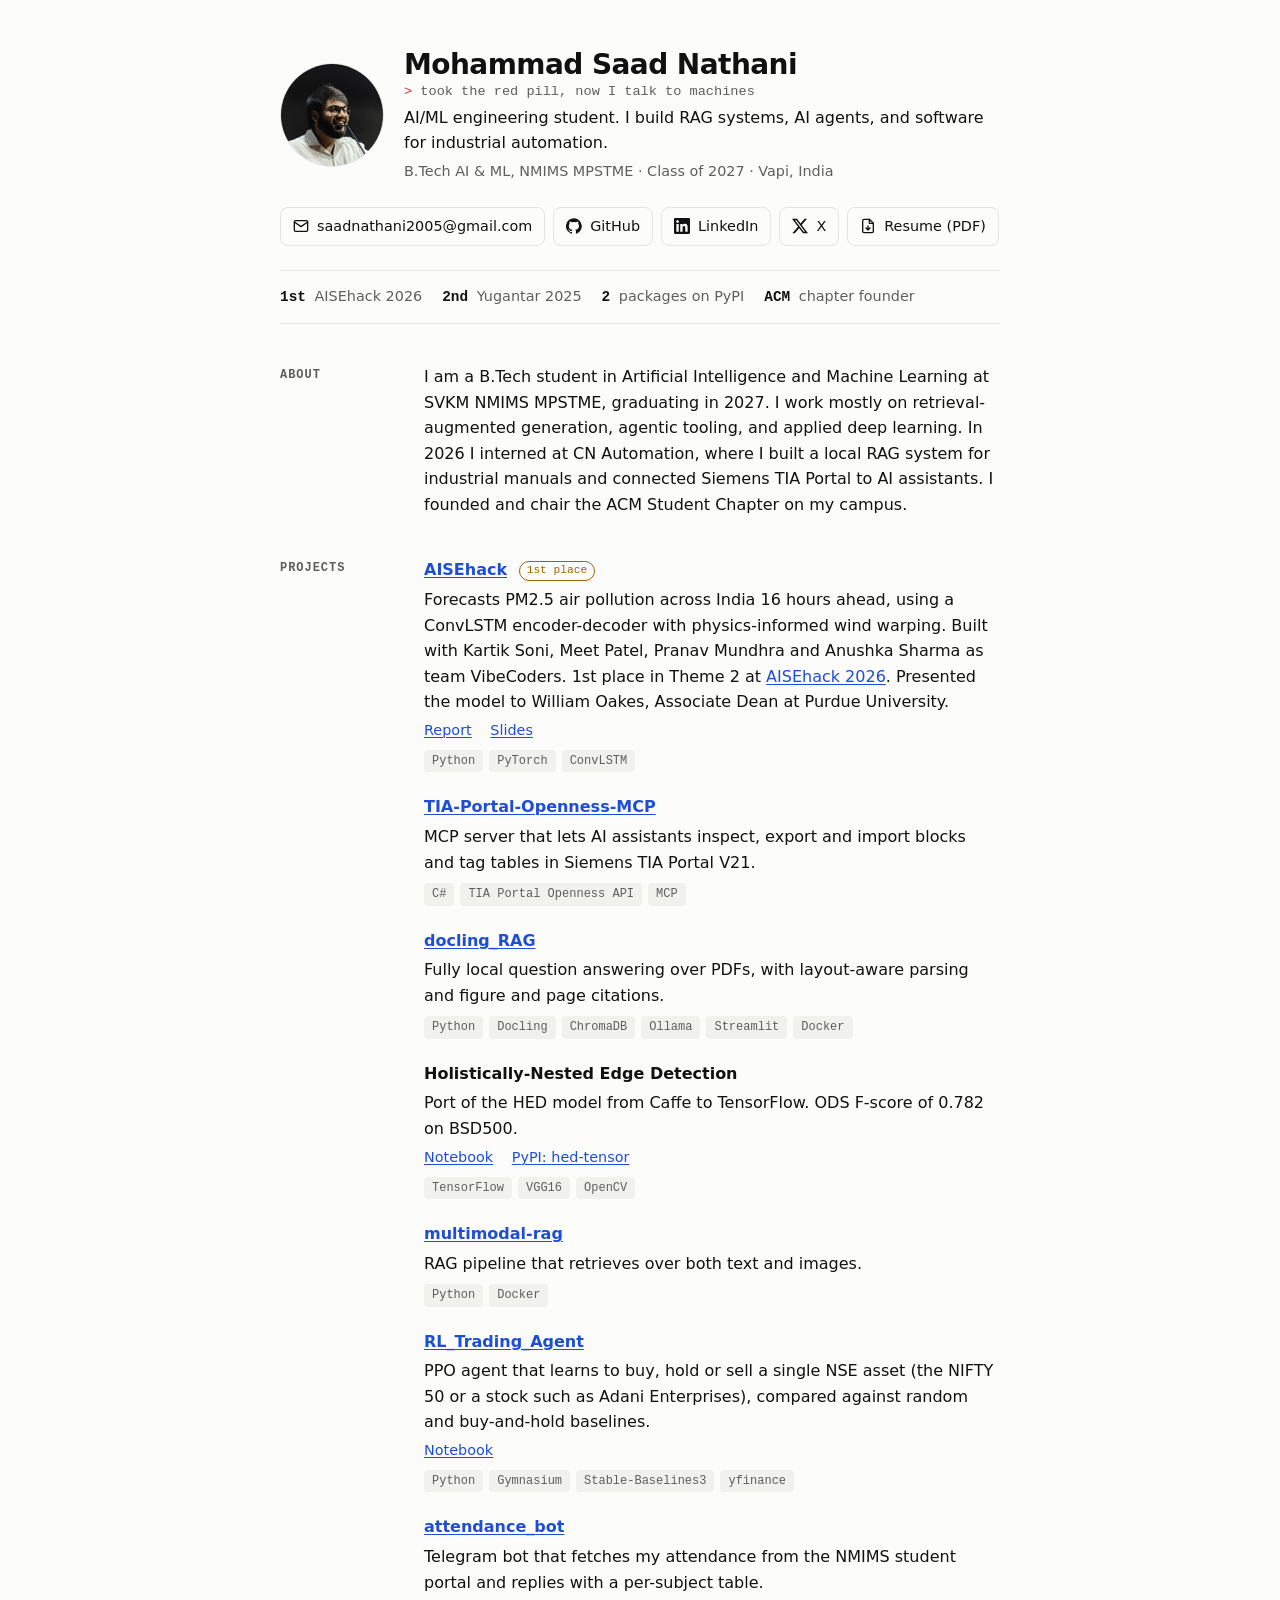
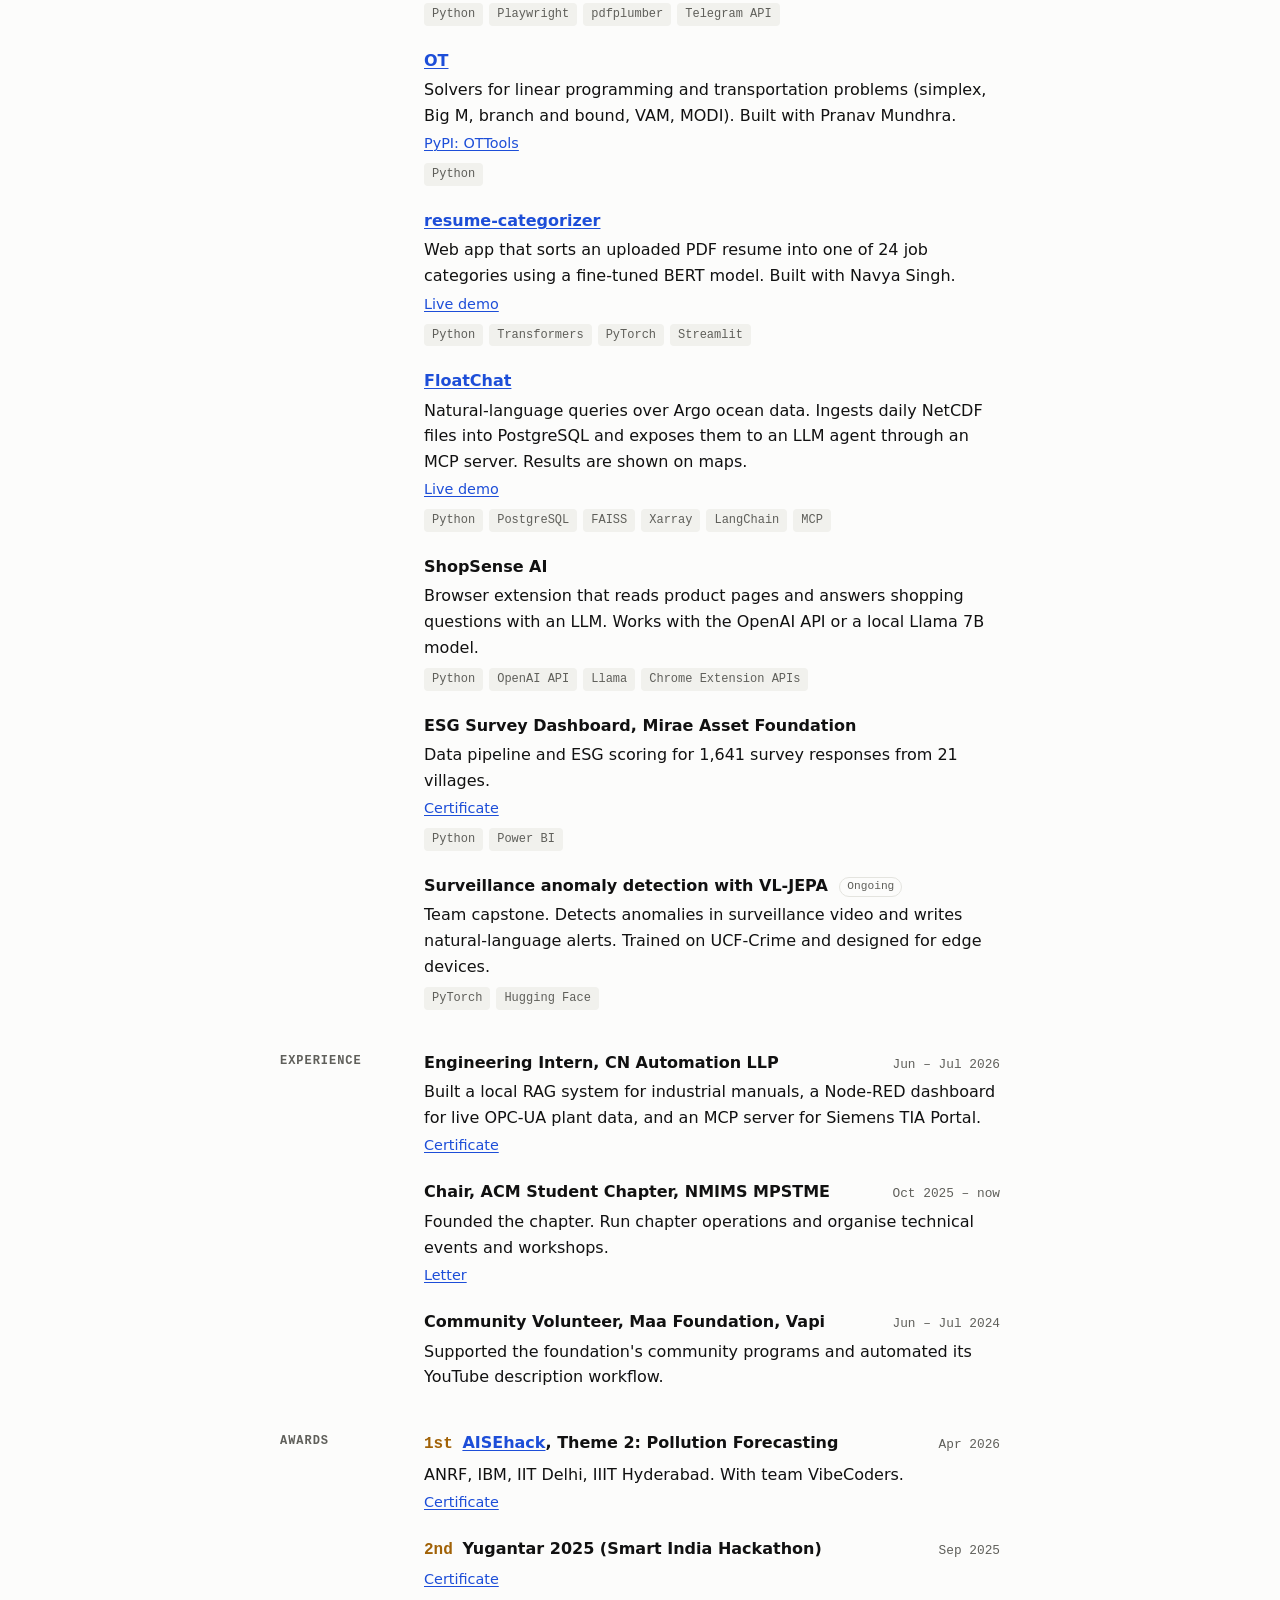
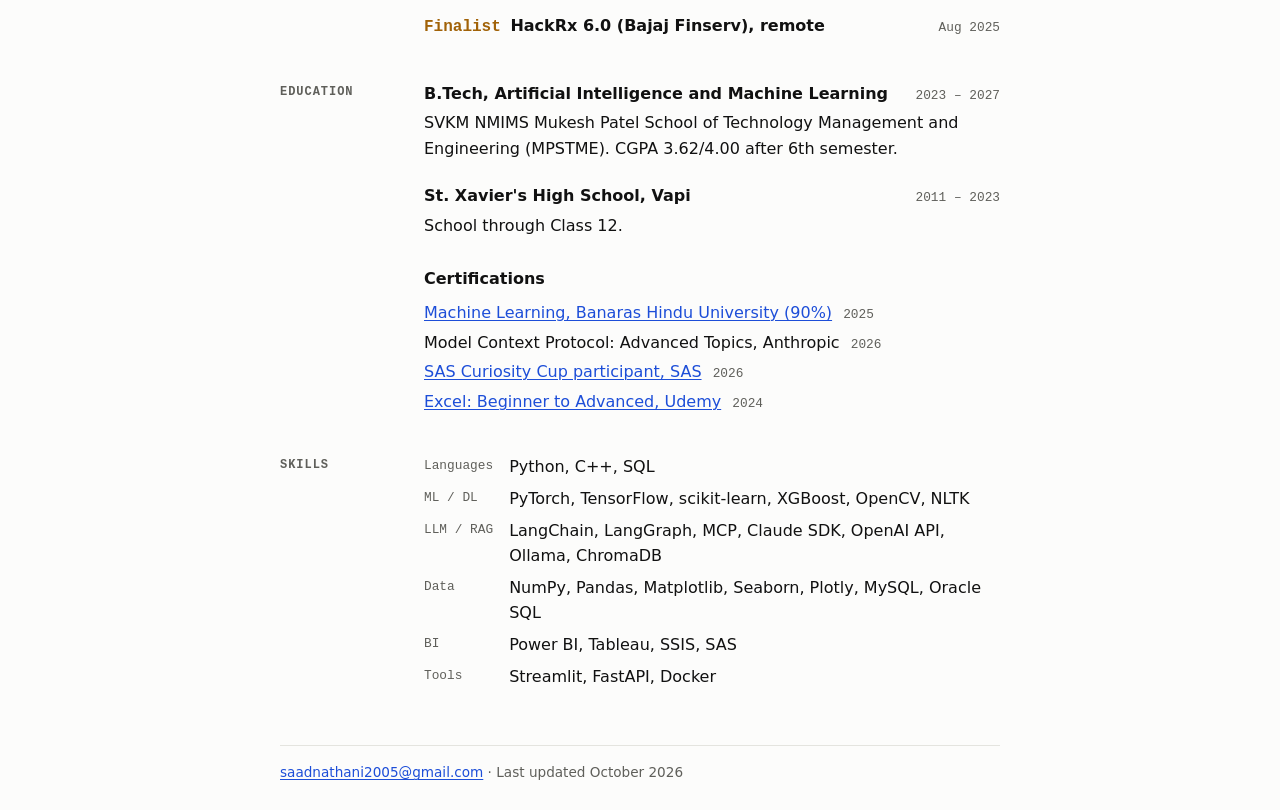
==== index.html @ c0178b4a "Remove ACM-Form project Co-Authored-By: Claude Opus 5.5 <noreply@anthropic.com>" ====
<!DOCTYPE html>
<html lang="en">
<head>
<meta charset="utf-8">
<meta name="viewport" content="width=device-width, initial-scale=1">
<title>Mohammad Saad Nathani</title>
<meta name="description" content="Mohammad Saad Nathani: AI/ML engineering student building RAG systems, AI agents and software for industrial automation.">
<meta name="color-scheme" content="light dark">
<link rel="icon" href="favicon.svg" type="image/svg+xml">
<link rel="stylesheet" href="style.css">
</head>
<body>

<header class="intro">
  <img class="photo" src="photo.jpg" alt="Mohammad Saad Nathani" width="104" height="104">
  <div>
    <h1>Mohammad Saad Nathani</h1>
    <p class="motto">took the red pill, now I talk to machines</p>
    <p class="tagline">AI/ML engineering student. I build RAG systems, AI agents, and software for industrial automation.</p>
    <p class="where">B.Tech AI &amp; ML, NMIMS MPSTME &middot; Class of 2027 &middot; Vapi, India</p>
  </div>
</header>

<nav class="contacts" aria-label="Contact">
  <a href="mailto:saadnathani2005@gmail.com">
    <svg viewBox="0 0 24 24" aria-hidden="true" fill="none" stroke="currentColor" stroke-width="2" stroke-linecap="round" stroke-linejoin="round"><rect x="2" y="4" width="20" height="16" rx="2"/><path d="m22 6-10 7L2 6"/></svg>
    saadnathani2005@gmail.com</a>
  <a href="https://github.com/Strangehumaan">
    <svg viewBox="0 0 24 24" aria-hidden="true" fill="currentColor"><path d="M12 .3a12 12 0 0 0-3.8 23.4c.6.1.8-.3.8-.6v-2c-3.3.7-4-1.6-4-1.6-.6-1.4-1.4-1.8-1.4-1.8-1-.7.1-.7.1-.7 1.2.1 1.8 1.2 1.8 1.2 1.1 1.8 2.8 1.3 3.5 1 0-.8.4-1.3.7-1.6-2.7-.3-5.5-1.3-5.5-6 0-1.2.5-2.3 1.3-3.1-.2-.4-.6-1.6 0-3.2 0 0 1-.3 3.4 1.2a11.5 11.5 0 0 1 6 0c2.3-1.5 3.3-1.2 3.3-1.2.6 1.6.2 2.8.1 3.2.8.8 1.2 1.9 1.2 3.1 0 4.6-2.8 5.6-5.5 5.9.5.4.9 1.1.9 2.2v3.3c0 .3.1.7.8.6A12 12 0 0 0 12 .3"/></svg>
    GitHub</a>
  <a href="https://www.linkedin.com/in/saad-nathani/">
    <svg viewBox="0 0 24 24" aria-hidden="true" fill="currentColor"><path d="M20.45 20.45h-3.56v-5.57c0-1.33-.02-3.04-1.85-3.04-1.85 0-2.14 1.45-2.14 2.94v5.67H9.35V9h3.41v1.56h.05c.48-.9 1.64-1.85 3.37-1.85 3.6 0 4.27 2.37 4.27 5.46v6.28zM5.34 7.43a2.06 2.06 0 1 1 0-4.13 2.06 2.06 0 0 1 0 4.13zM7.12 20.45H3.56V9h3.56v11.45zM22.22 0H1.77C.79 0 0 .77 0 1.73v20.54C0 23.23.79 24 1.77 24h20.45c.98 0 1.78-.77 1.78-1.73V1.73C24 .77 23.2 0 22.22 0z"/></svg>
    LinkedIn</a>
  <a href="https://x.com/strangehumaan_">
    <svg viewBox="0 0 24 24" aria-hidden="true" fill="currentColor"><path d="M18.9 1.15h3.68l-8.04 9.19L24 22.85h-7.41l-5.8-7.58-6.64 7.58H.47l8.6-9.83L0 1.15h7.6l5.24 6.93zm-1.29 19.5h2.04L6.48 3.24H4.3z"/></svg>
    X</a>
  <a href="resume.pdf">
    <svg viewBox="0 0 24 24" aria-hidden="true" fill="none" stroke="currentColor" stroke-width="2" stroke-linecap="round" stroke-linejoin="round"><path d="M14 2H6a2 2 0 0 0-2 2v16a2 2 0 0 0 2 2h12a2 2 0 0 0 2-2V8z"/><path d="M14 2v6h6M12 18v-6M9 15l3 3 3-3"/></svg>
    Resume (PDF)</a>
</nav>

<ul class="facts">
  <li><b>1st</b> AISEhack 2026</li>
  <li><b>2nd</b> Yugantar 2025</li>
  <li><b>2</b> packages on PyPI</li>
  <li><b>ACM</b> chapter founder</li>
</ul>

<main>

<section id="about">
<h2>About</h2>
<div>
<p>I am a B.Tech student in Artificial Intelligence and Machine Learning at SVKM NMIMS MPSTME, graduating in 2027. I work mostly on retrieval-augmented generation, agentic tooling, and applied deep learning. In 2026 I interned at CN Automation, where I built a local RAG system for industrial manuals and connected Siemens TIA Portal to AI assistants. I founded and chair the ACM Student Chapter on my campus.</p>
</div>
</section>

<section id="projects">
<h2>Projects</h2>
<div>

<article class="item">
  <h3><a href="https://github.com/kartiks15/ANRF_AISEHack_VibeCoders">AISEhack</a> <span class="badge">1st place</span></h3>
  <p>Forecasts PM2.5 air pollution across India 16 hours ahead, using a ConvLSTM encoder-decoder with physics-informed wind warping. Built with Kartik Soni, Meet Patel, Pranav Mundhra and Anushka Sharma as team VibeCoders. 1st place in Theme 2 at <a href="https://precog.iiit.ac.in/aisehack/past-editions/edition-1">AISEhack 2026</a>. Presented the model to William Oakes, Associate Dean at Purdue University.</p>
  <p class="links"><a href="https://drive.google.com/file/d/16dUQPQ_1d0vHWP6nEnu2f8lM_Ie1vkV6/view">Report</a> <a href="https://drive.google.com/file/d/1_hshWcapUWwVLjvo83h8opEsP8ZbSe4a/view">Slides</a></p>
  <ul class="tags"><li>Python</li><li>PyTorch</li><li>ConvLSTM</li></ul>
</article>

<article class="item">
  <h3><a href="https://github.com/Strangehumaan/TIA-Portal-Openness-MCP">TIA-Portal-Openness-MCP</a></h3>
  <p>MCP server that lets AI assistants inspect, export and import blocks and tag tables in Siemens TIA Portal V21.</p>
  <ul class="tags"><li>C#</li><li>TIA Portal Openness API</li><li>MCP</li></ul>
</article>

<article class="item">
  <h3><a href="https://github.com/Strangehumaan/docling_RAG">docling_RAG</a></h3>
  <p>Fully local question answering over PDFs, with layout-aware parsing and figure and page citations.</p>
  <ul class="tags"><li>Python</li><li>Docling</li><li>ChromaDB</li><li>Ollama</li><li>Streamlit</li><li>Docker</li></ul>
</article>

<article class="item">
  <h3>Holistically-Nested Edge Detection</h3>
  <p>Port of the HED model from Caffe to TensorFlow. ODS F-score of 0.782 on BSD500.</p>
  <p class="links"><a href="hed/">Notebook</a> <a href="https://pypi.org/project/hed-tensor/">PyPI: hed-tensor</a></p>
  <ul class="tags"><li>TensorFlow</li><li>VGG16</li><li>OpenCV</li></ul>
</article>

<article class="item">
  <h3><a href="https://github.com/Strangehumaan/multimodal-rag">multimodal-rag</a></h3>
  <p>RAG pipeline that retrieves over both text and images.</p>
  <ul class="tags"><li>Python</li><li>Docker</li></ul>
</article>

<article class="item">
  <h3><a href="https://github.com/Strangehumaan/RL_Trading_Agent">RL_Trading_Agent</a></h3>
  <p>PPO agent that learns to buy, hold or sell a single NSE asset (the NIFTY 50 or a stock such as Adani Enterprises), compared against random and buy-and-hold baselines.</p>
  <p class="links"><a href="rl-trading/">Notebook</a></p>
  <ul class="tags"><li>Python</li><li>Gymnasium</li><li>Stable-Baselines3</li><li>yfinance</li></ul>
</article>

<article class="item">
  <h3><a href="https://github.com/Strangehumaan/attendance_bot">attendance_bot</a></h3>
  <p>Telegram bot that fetches my attendance from the NMIMS student portal and replies with a per-subject table.</p>
  <ul class="tags"><li>Python</li><li>Playwright</li><li>pdfplumber</li><li>Telegram API</li></ul>
</article>

<article class="item">
  <h3><a href="https://github.com/Strangehumaan/OT">OT</a></h3>
  <p>Solvers for linear programming and transportation problems (simplex, Big M, branch and bound, VAM, MODI). Built with Pranav Mundhra.</p>
  <p class="links"><a href="https://pypi.org/project/OTTools/">PyPI: OTTools</a></p>
  <ul class="tags"><li>Python</li></ul>
</article>

<article class="item">
  <h3><a href="https://github.com/Strangehumaan/resume-categorizer">resume-categorizer</a></h3>
  <p>Web app that sorts an uploaded PDF resume into one of 24 job categories using a fine-tuned BERT model. Built with Navya Singh.</p>
  <p class="links"><a href="https://resume-categorizer-msn.streamlit.app/">Live demo</a></p>
  <ul class="tags"><li>Python</li><li>Transformers</li><li>PyTorch</li><li>Streamlit</li></ul>
</article>

<article class="item">
  <h3><a href="https://github.com/kartiks15/FloatChat">FloatChat</a></h3>
  <p>Natural-language queries over Argo ocean data. Ingests daily NetCDF files into PostgreSQL and exposes them to an LLM agent through an MCP server. Results are shown on maps.</p>
  <p class="links"><a href="https://floatchat.saadnathani.me">Live demo</a></p>
  <ul class="tags"><li>Python</li><li>PostgreSQL</li><li>FAISS</li><li>Xarray</li><li>LangChain</li><li>MCP</li></ul>
</article>

<article class="item">
  <h3>ShopSense AI</h3>
  <p>Browser extension that reads product pages and answers shopping questions with an LLM. Works with the OpenAI API or a local Llama 7B model.</p>
  <ul class="tags"><li>Python</li><li>OpenAI API</li><li>Llama</li><li>Chrome Extension APIs</li></ul>
</article>

<article class="item">
  <h3>ESG Survey Dashboard, Mirae Asset Foundation</h3>
  <p>Data pipeline and ESG scoring for 1,641 survey responses from 21 villages.</p>
  <p class="links"><a href="https://drive.google.com/file/d/1ZG9DxPZZw_0UcUd8FO5jEdrkUBTS8cSk/view">Certificate</a></p>
  <ul class="tags"><li>Python</li><li>Power BI</li></ul>
</article>

<article class="item">
  <h3>Surveillance anomaly detection with VL-JEPA <span class="badge muted">Ongoing</span></h3>
  <p>Team capstone. Detects anomalies in surveillance video and writes natural-language alerts. Trained on UCF-Crime and designed for edge devices.</p>
  <ul class="tags"><li>PyTorch</li><li>Hugging Face</li></ul>
</article>

</div>
</section>

<section id="experience">
<h2>Experience</h2>
<div>

<article class="item">
  <div class="row"><h3>Engineering Intern, CN Automation LLP</h3><span class="date">Jun &ndash; Jul 2026</span></div>
  <p>Built a local RAG system for industrial manuals, a Node-RED dashboard for live OPC-UA plant data, and an MCP server for Siemens TIA Portal.</p>
  <p class="links"><a href="https://drive.google.com/file/d/1-t_HqI5AK-KB_5cd8aop-rgvyhGgh32L/view">Certificate</a></p>
</article>

<article class="item">
  <div class="row"><h3>Chair, ACM Student Chapter, NMIMS MPSTME</h3><span class="date">Oct 2025 &ndash; now</span></div>
  <p>Founded the chapter. Run chapter operations and organise technical events and workshops.</p>
  <p class="links"><a href="https://drive.google.com/file/d/1xVadZshf6PCAkgwMN-T_BedxcShyGpeo/view">Letter</a></p>
</article>

<article class="item">
  <div class="row"><h3>Community Volunteer, Maa Foundation, Vapi</h3><span class="date">Jun &ndash; Jul 2024</span></div>
  <p>Supported the foundation's community programs and automated its YouTube description workflow.</p>
</article>

</div>
</section>

<section id="awards">
<h2>Awards</h2>
<div>

<article class="item">
  <div class="row"><h3><span class="place">1st</span> <a href="https://precog.iiit.ac.in/aisehack/past-editions/edition-1">AISEhack</a>, Theme 2: Pollution Forecasting</h3><span class="date">Apr 2026</span></div>
  <p>ANRF, IBM, IIT Delhi, IIIT Hyderabad. With team VibeCoders.</p>
  <p class="links"><a href="https://drive.google.com/file/d/1trn73R44_Kepm5numTRN7YRKGtZSsKpf/view">Certificate</a></p>
</article>

<article class="item">
  <div class="row"><h3><span class="place">2nd</span> Yugantar 2025 (Smart India Hackathon)</h3><span class="date">Sep 2025</span></div>
  <p class="links"><a href="https://drive.google.com/file/d/1dQkKNAm8NKp46W5CjXvM1VKMUXN-BUSe/view">Certificate</a></p>
</article>

<article class="item">
  <div class="row"><h3><span class="place">Finalist</span> HackRx 6.0 (Bajaj Finserv), remote</h3><span class="date">Aug 2025</span></div>
</article>

</div>
</section>

<section id="education">
<h2>Education</h2>
<div>

<article class="item">
  <div class="row"><h3>B.Tech, Artificial Intelligence and Machine Learning</h3><span class="date">2023 &ndash; 2027</span></div>
  <p>SVKM NMIMS Mukesh Patel School of Technology Management and Engineering (MPSTME). CGPA 3.62/4.00 after 6th semester.</p>
</article>

<article class="item">
  <div class="row"><h3>St. Xavier's High School, Vapi</h3><span class="date">2011 &ndash; 2023</span></div>
  <p>School through Class 12.</p>
</article>

<h3 class="sub">Certifications</h3>
<ul class="plain">
  <li><a href="https://onlinecourses.swayam2.ac.in/ini25_cs02/certificate?q=cpSPspSsK9Rudzkgyv6f5299fux10JomDc3TyxgLIOvIZmZAmhsrj55%2BAa/f5%2BCz">Machine Learning, Banaras Hindu University (90%)</a> <span class="date">2025</span></li>
  <li>Model Context Protocol: Advanced Topics, Anthropic <span class="date">2026</span></li>
  <li><a href="https://www.credly.com/badges/851edeab-7610-4c43-83ba-21c5a2943b53">SAS Curiosity Cup participant, SAS</a> <span class="date">2026</span></li>
  <li><a href="https://www.udemy.com/certificate/UC-c6e650dd-0140-4771-9d17-79b30783aac6/">Excel: Beginner to Advanced, Udemy</a> <span class="date">2024</span></li>
</ul>

</div>
</section>

<section id="skills">
<h2>Skills</h2>
<div>
<dl class="skills">
  <dt>Languages</dt><dd>Python, C++, SQL</dd>
  <dt>ML / DL</dt><dd>PyTorch, TensorFlow, scikit-learn, XGBoost, OpenCV, NLTK</dd>
  <dt>LLM / RAG</dt><dd>LangChain, LangGraph, MCP, Claude SDK, OpenAI API, Ollama, ChromaDB</dd>
  <dt>Data</dt><dd>NumPy, Pandas, Matplotlib, Seaborn, Plotly, MySQL, Oracle SQL</dd>
  <dt>BI</dt><dd>Power BI, Tableau, SSIS, SAS</dd>
  <dt>Tools</dt><dd>Streamlit, FastAPI, Docker</dd>
</dl>
</div>
</section>

</main>

<footer>
  <p><a href="mailto:saadnathani2005@gmail.com">saadnathani2005@gmail.com</a> &middot; Last updated October 2026</p>
</footer>

</body>
</html>
---- style.css ----
:root {
  --bg: #fcfcfb;
  --text: #111;
  --muted: #5f5f5a;
  --line: #e4e4df;
  --chip: #f1f1ed;
  --accent: #1d4ed8;
  --gold: #a16207;
  --sans: system-ui, -apple-system, "Segoe UI", Roboto, "Helvetica Neue", Arial, sans-serif;
  --mono: ui-monospace, "Cascadia Mono", "SF Mono", Menlo, Consolas, monospace;
}

@media (prefers-color-scheme: dark) {
  :root {
    --bg: #121211;
    --text: #ececea;
    --muted: #9a9a94;
    --line: #2a2a27;
    --chip: #1d1d1b;
    --accent: #7aa2ff;
    --gold: #e0b14a;
  }
}

* { box-sizing: border-box; }

body {
  background: var(--bg);
  color: var(--text);
  font: 16px/1.6 var(--sans);
  max-width: 760px;
  margin: 0 auto;
  padding: 48px 20px 32px;
}

a { color: var(--accent); text-decoration-thickness: 1px; text-underline-offset: 2px; }
a:hover { text-decoration-thickness: 2px; }

h1, h2, h3, p { margin: 0; }

/* Intro */
.intro { display: flex; gap: 20px; align-items: center; }
.photo {
  flex: none;
  width: 104px;
  height: 104px;
  border-radius: 50%;
  object-fit: cover;
  background: var(--chip);
  border: 1px solid var(--line);
}
h1 { font-size: 1.75rem; line-height: 1.2; letter-spacing: -0.02em; }
.motto { margin-top: 2px; color: var(--muted); font: 0.85rem var(--mono); }
.motto::before { content: "> "; color: #dc2626; }
.tagline { margin-top: 6px; }
.where { margin-top: 4px; color: var(--muted); font-size: 0.9rem; }

/* Contacts */
.contacts { display: flex; flex-wrap: wrap; gap: 8px; margin-top: 24px; }
.contacts a {
  display: inline-flex;
  align-items: center;
  gap: 8px;
  padding: 7px 12px;
  border: 1px solid var(--line);
  border-radius: 8px;
  color: var(--text);
  text-decoration: none;
  font-size: 0.9rem;
}
.contacts a:hover { border-color: var(--text); }
.contacts svg { width: 16px; height: 16px; flex: none; }

/* Quick facts */
.facts {
  display: flex;
  flex-wrap: wrap;
  gap: 6px 20px;
  list-style: none;
  margin: 24px 0 0;
  padding: 14px 0;
  border-top: 1px solid var(--line);
  border-bottom: 1px solid var(--line);
  color: var(--muted);
  font-size: 0.9rem;
}
.facts b { color: var(--text); font-family: var(--mono); margin-right: 4px; }

/* Sections: label column on wide screens, stacked on phones */
section {
  display: grid;
  grid-template-columns: 120px 1fr;
  gap: 24px;
  margin-top: 40px;
}
h2 {
  font: 600 0.75rem/1.9 var(--mono);
  text-transform: uppercase;
  letter-spacing: 0.08em;
  color: var(--muted);
}

.item + .item { margin-top: 22px; }
h3 { font-size: 1rem; font-weight: 600; }
.item p { margin-top: 4px; }
.row { display: flex; justify-content: space-between; align-items: baseline; gap: 16px; }

.date { flex: none; font: 0.8rem var(--mono); color: var(--muted); }

.badge {
  display: inline-block;
  margin-left: 6px;
  padding: 0 7px;
  border: 1px solid var(--gold);
  border-radius: 999px;
  color: var(--gold);
  font: 500 0.7rem/1.6 var(--mono);
  vertical-align: 2px;
}
.badge.muted { border-color: var(--line); color: var(--muted); }
.place { color: var(--gold); font-family: var(--mono); margin-right: 4px; }

.links { font-size: 0.9rem; }
.links a + a { margin-left: 14px; }

.tags { display: flex; flex-wrap: wrap; gap: 6px; list-style: none; margin: 8px 0 0; padding: 0; }
.tags li {
  padding: 1px 8px;
  background: var(--chip);
  border-radius: 4px;
  font: 0.75rem/1.7 var(--mono);
  color: var(--muted);
}

.sub { margin-top: 28px; }
.plain { list-style: none; margin: 8px 0 0; padding: 0; }
.plain li { margin-top: 4px; }
.plain .date { margin-left: 6px; }

.skills { display: grid; grid-template-columns: max-content 1fr; gap: 6px 16px; margin: 0; }
.skills dt { font: 0.8rem/1.95 var(--mono); color: var(--muted); }
.skills dd { margin: 0; }

footer {
  margin-top: 56px;
  padding-top: 16px;
  border-top: 1px solid var(--line);
  color: var(--muted);
  font-size: 0.85rem;
}

@media (max-width: 640px) {
  body { padding-top: 28px; }
  .intro { flex-direction: column; align-items: flex-start; gap: 14px; }
  .photo { width: 84px; height: 84px; }
  section { grid-template-columns: 1fr; gap: 10px; margin-top: 32px; }
  .row { flex-direction: column; gap: 0; }
  .skills { grid-template-columns: 1fr; gap: 0; }
  .skills dd { margin-bottom: 8px; }
}
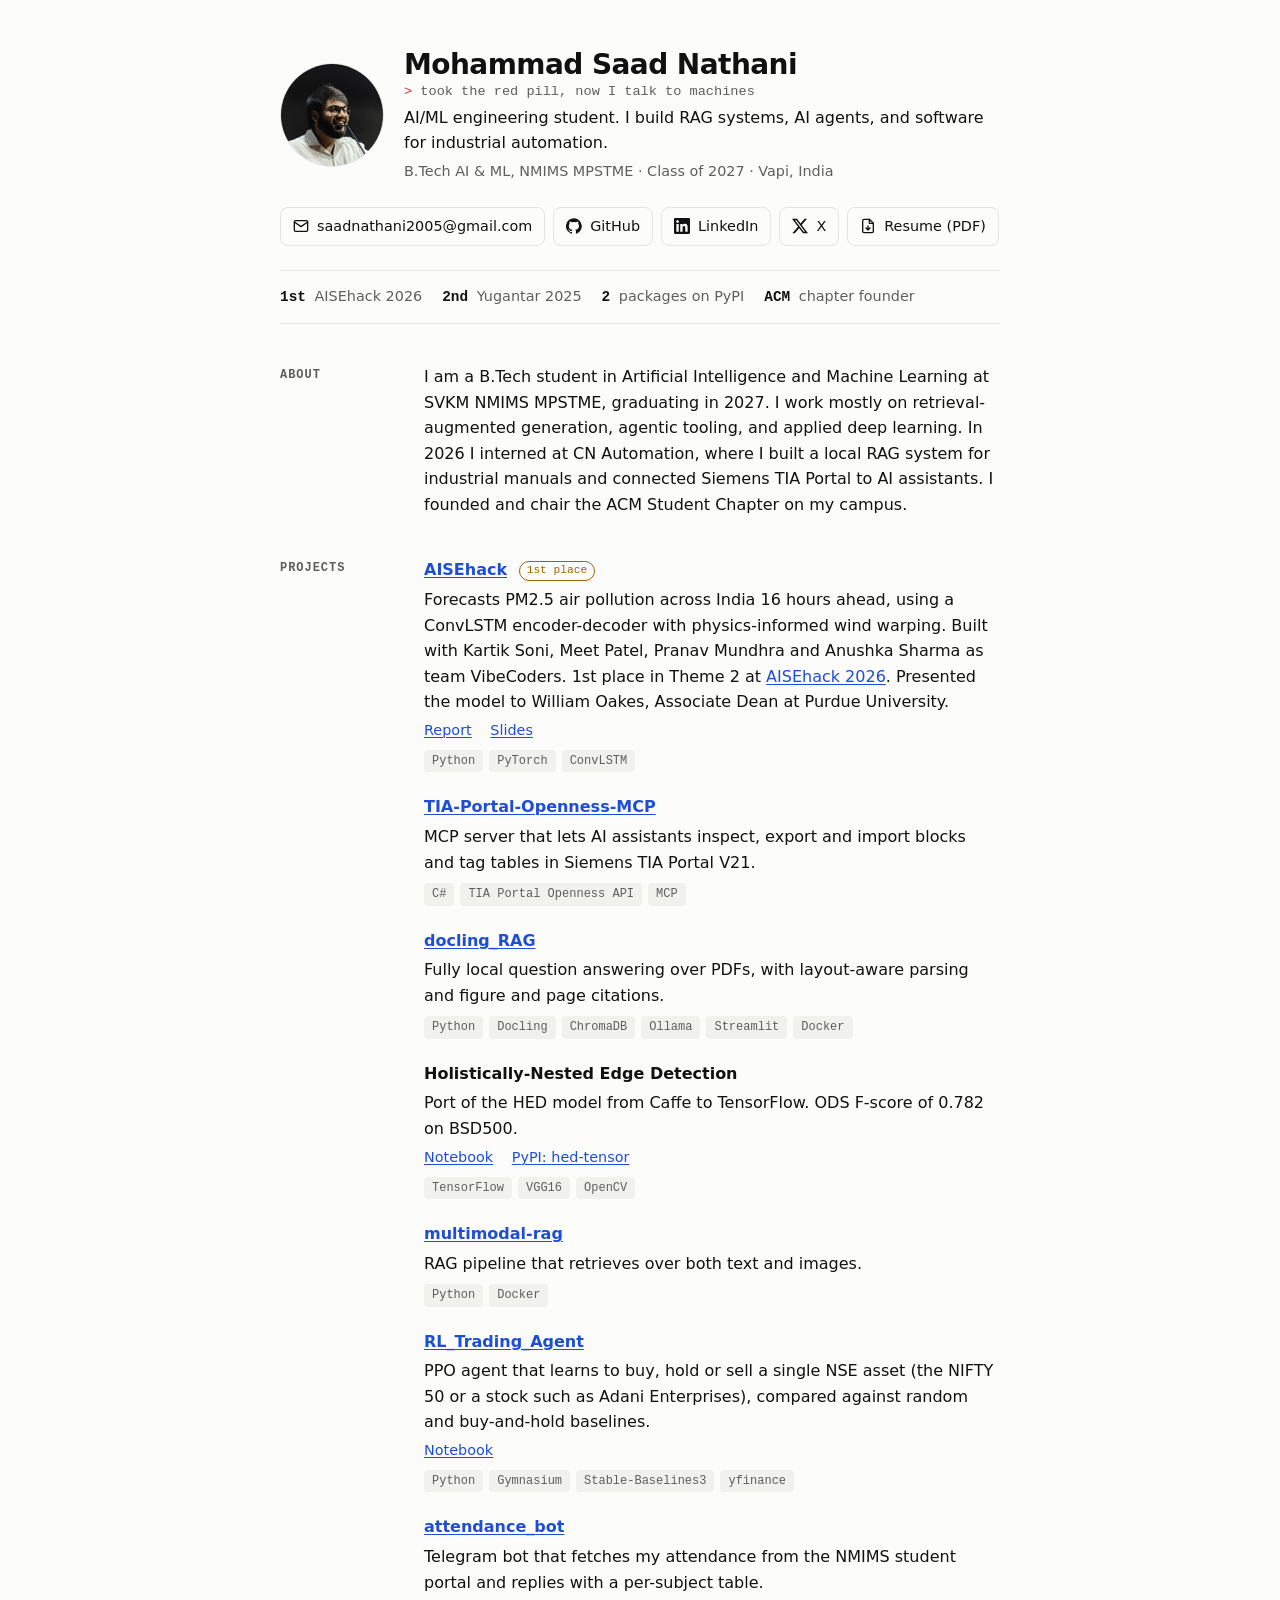
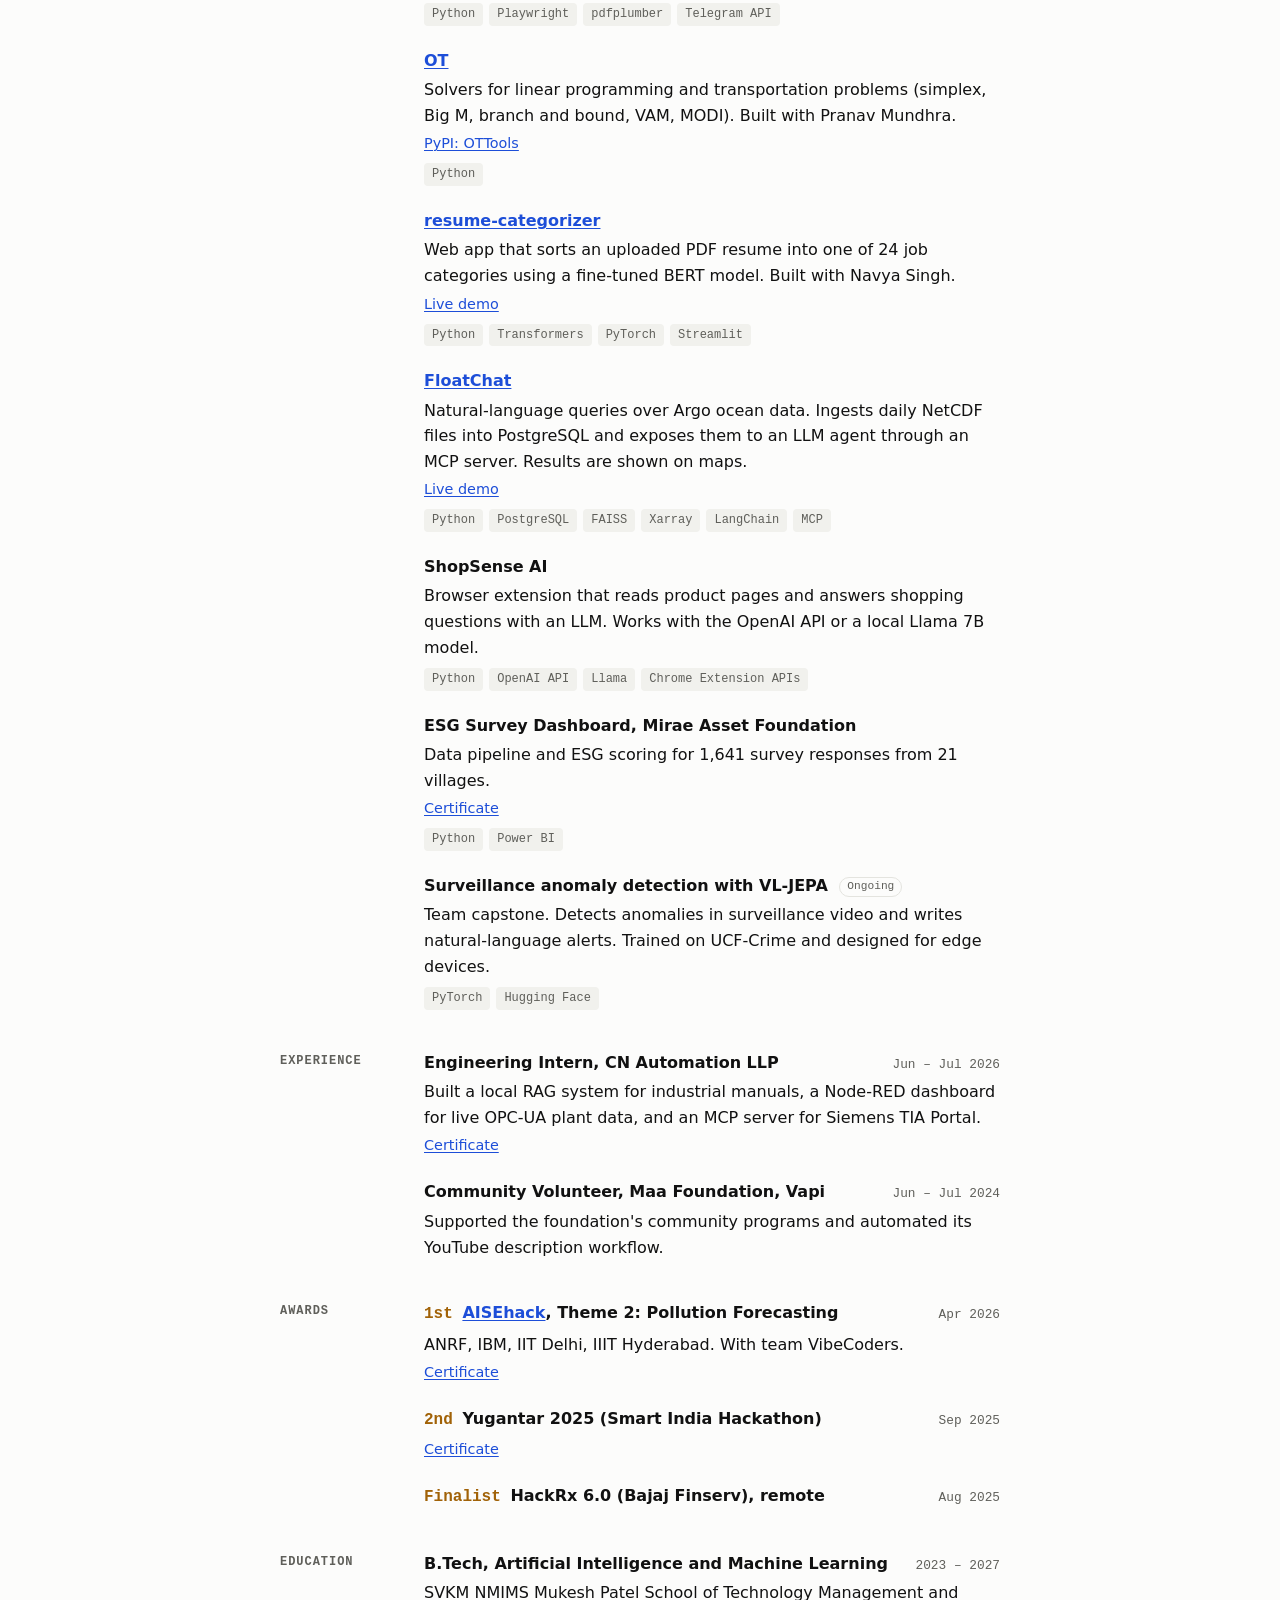
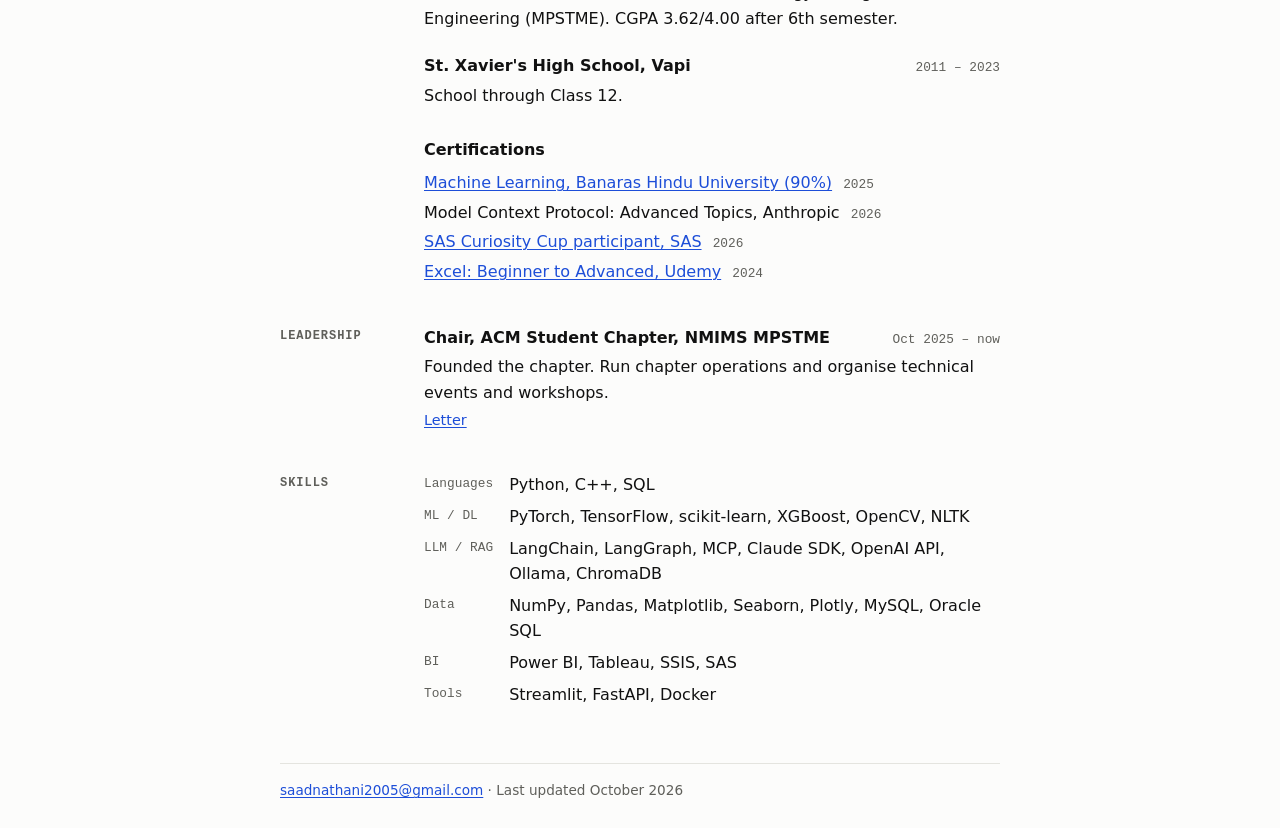
==== commit 1e40405e: "Move ACM chair role into a new Leadership section Co-Authored-By: Claude Opus 5.5 <noreply@anthropic" ====
--- a/index.html
+++ b/index.html
@@ -158,12 +158,6 @@
 </article>
 
 <article class="item">
-  <div class="row"><h3>Chair, ACM Student Chapter, NMIMS MPSTME</h3><span class="date">Oct 2025 &ndash; now</span></div>
-  <p>Founded the chapter. Run chapter operations and organise technical events and workshops.</p>
-  <p class="links"><a href="https://drive.google.com/file/d/1xVadZshf6PCAkgwMN-T_BedxcShyGpeo/view">Letter</a></p>
-</article>
-
-<article class="item">
   <div class="row"><h3>Community Volunteer, Maa Foundation, Vapi</h3><span class="date">Jun &ndash; Jul 2024</span></div>
   <p>Supported the foundation's community programs and automated its YouTube description workflow.</p>
 </article>
@@ -214,6 +208,19 @@
   <li><a href="https://www.credly.com/badges/851edeab-7610-4c43-83ba-21c5a2943b53">SAS Curiosity Cup participant, SAS</a> <span class="date">2026</span></li>
   <li><a href="https://www.udemy.com/certificate/UC-c6e650dd-0140-4771-9d17-79b30783aac6/">Excel: Beginner to Advanced, Udemy</a> <span class="date">2024</span></li>
 </ul>
+
+</div>
+</section>
+
+<section id="leadership">
+<h2>Leadership</h2>
+<div>
+
+<article class="item">
+  <div class="row"><h3>Chair, ACM Student Chapter, NMIMS MPSTME</h3><span class="date">Oct 2025 &ndash; now</span></div>
+  <p>Founded the chapter. Run chapter operations and organise technical events and workshops.</p>
+  <p class="links"><a href="https://drive.google.com/file/d/1xVadZshf6PCAkgwMN-T_BedxcShyGpeo/view">Letter</a></p>
+</article>
 
 </div>
 </section>
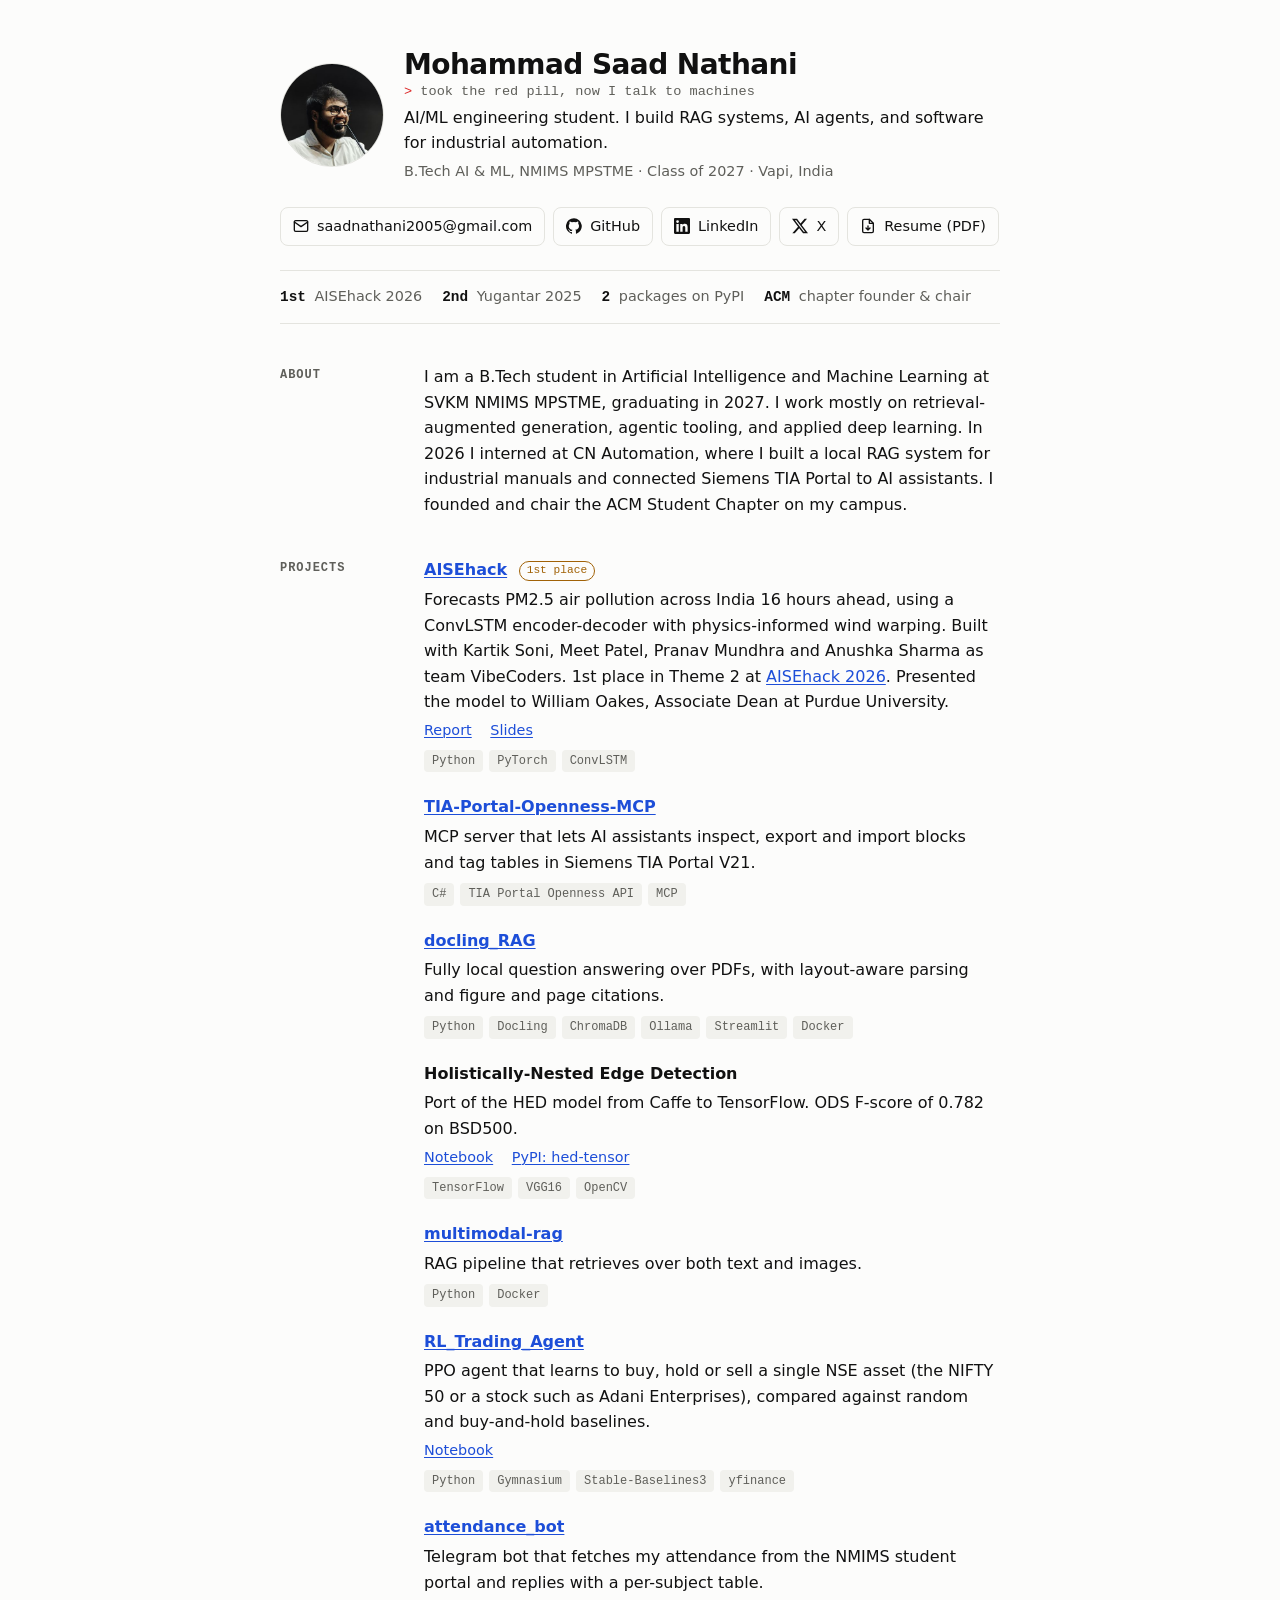
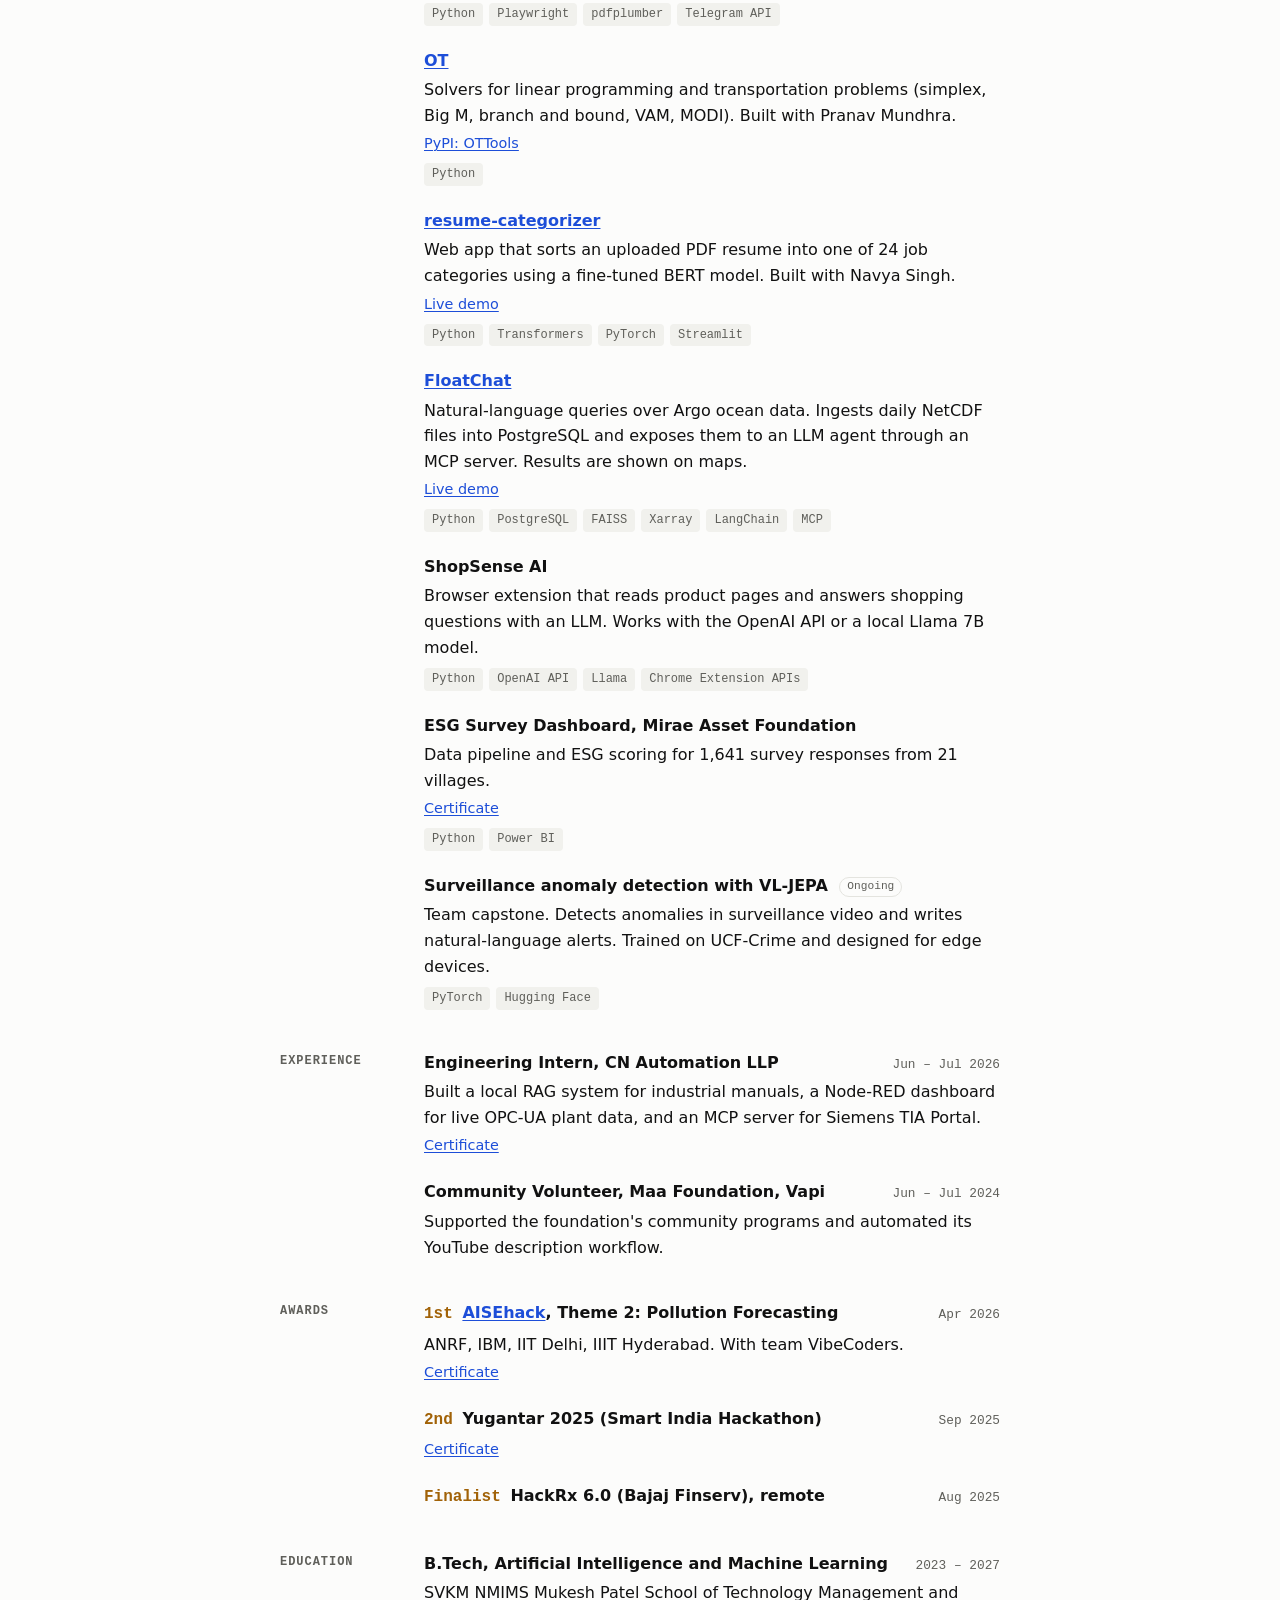
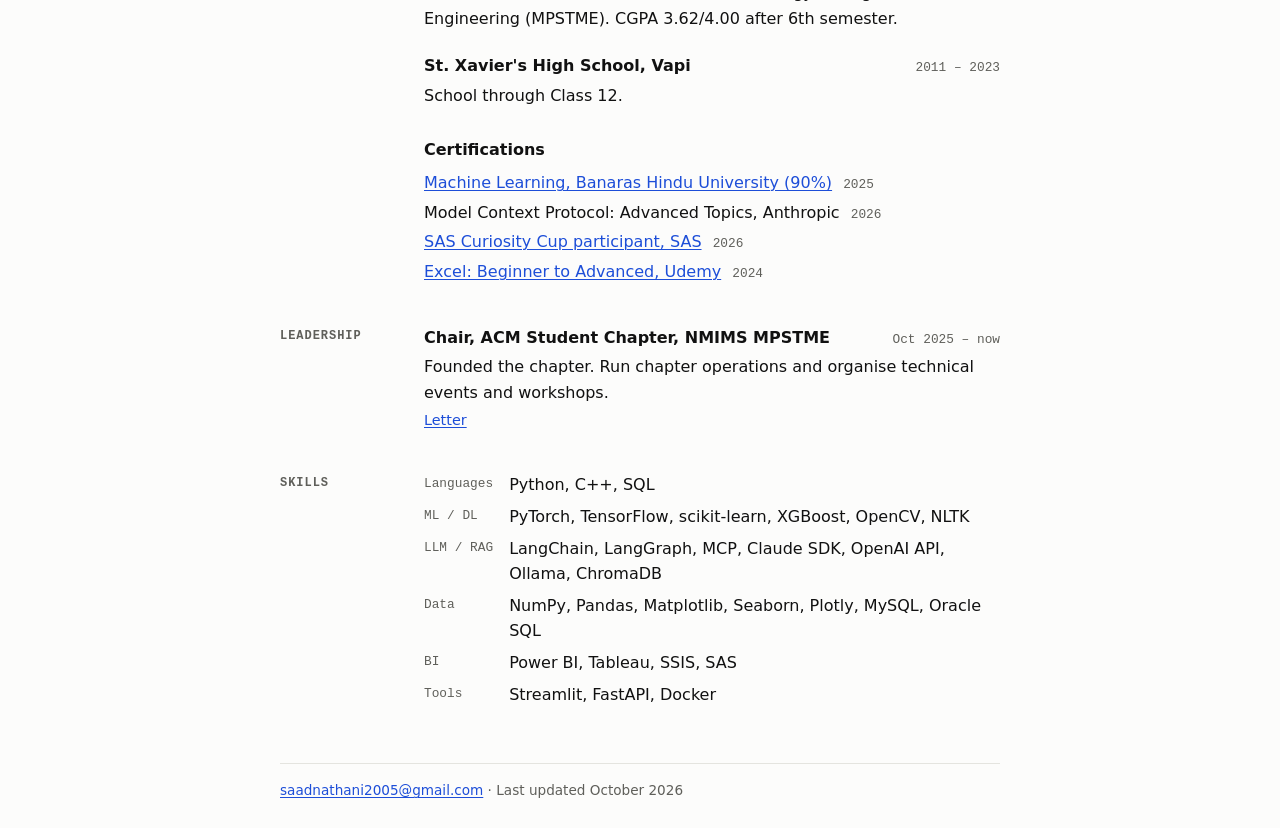
==== commit 9f54d069: "Update ACM fact to founder and chair Co-Authored-By: Claude Opus 5.5 <noreply@anthropic.com>" ====
--- a/index.html
+++ b/index.html
@@ -43,7 +43,7 @@
   <li><b>1st</b> AISEhack 2026</li>
   <li><b>2nd</b> Yugantar 2025</li>
   <li><b>2</b> packages on PyPI</li>
-  <li><b>ACM</b> chapter founder</li>
+  <li><b>ACM</b> chapter founder &amp; chair</li>
 </ul>
 
 <main>
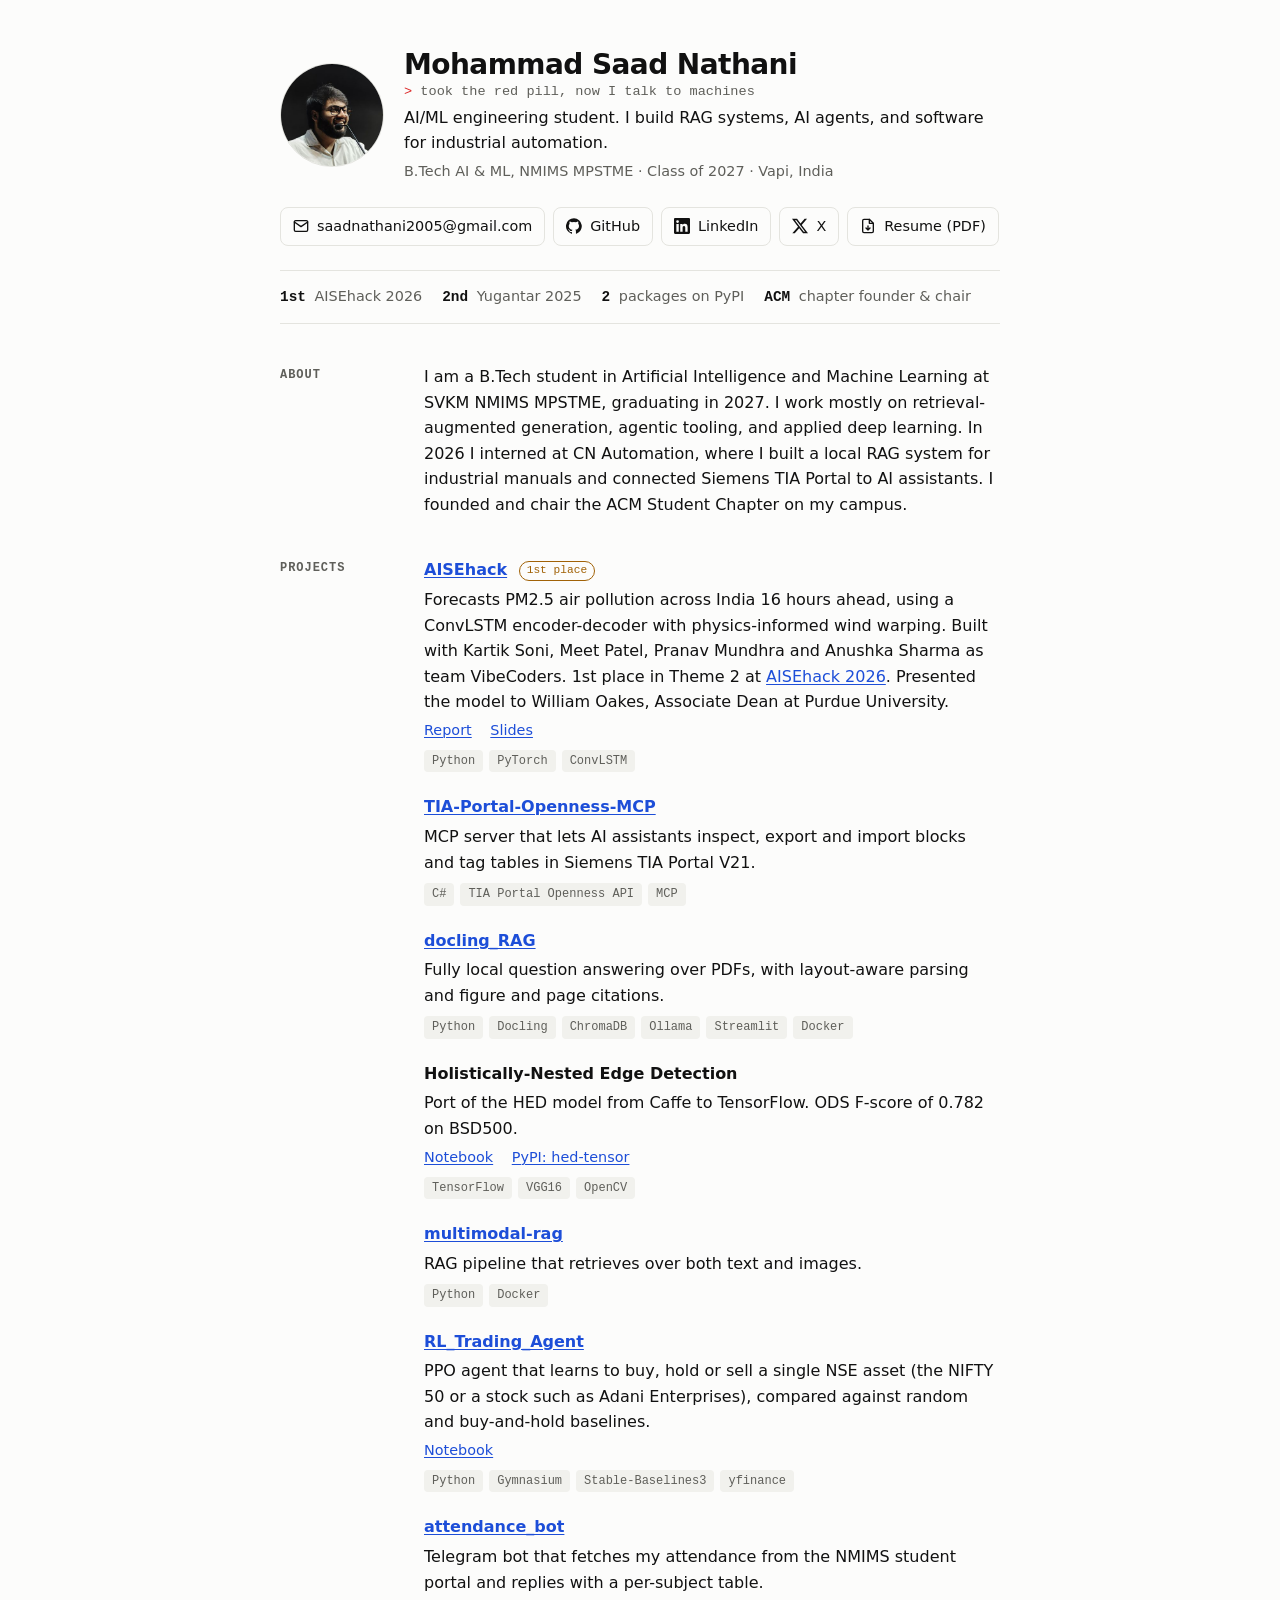
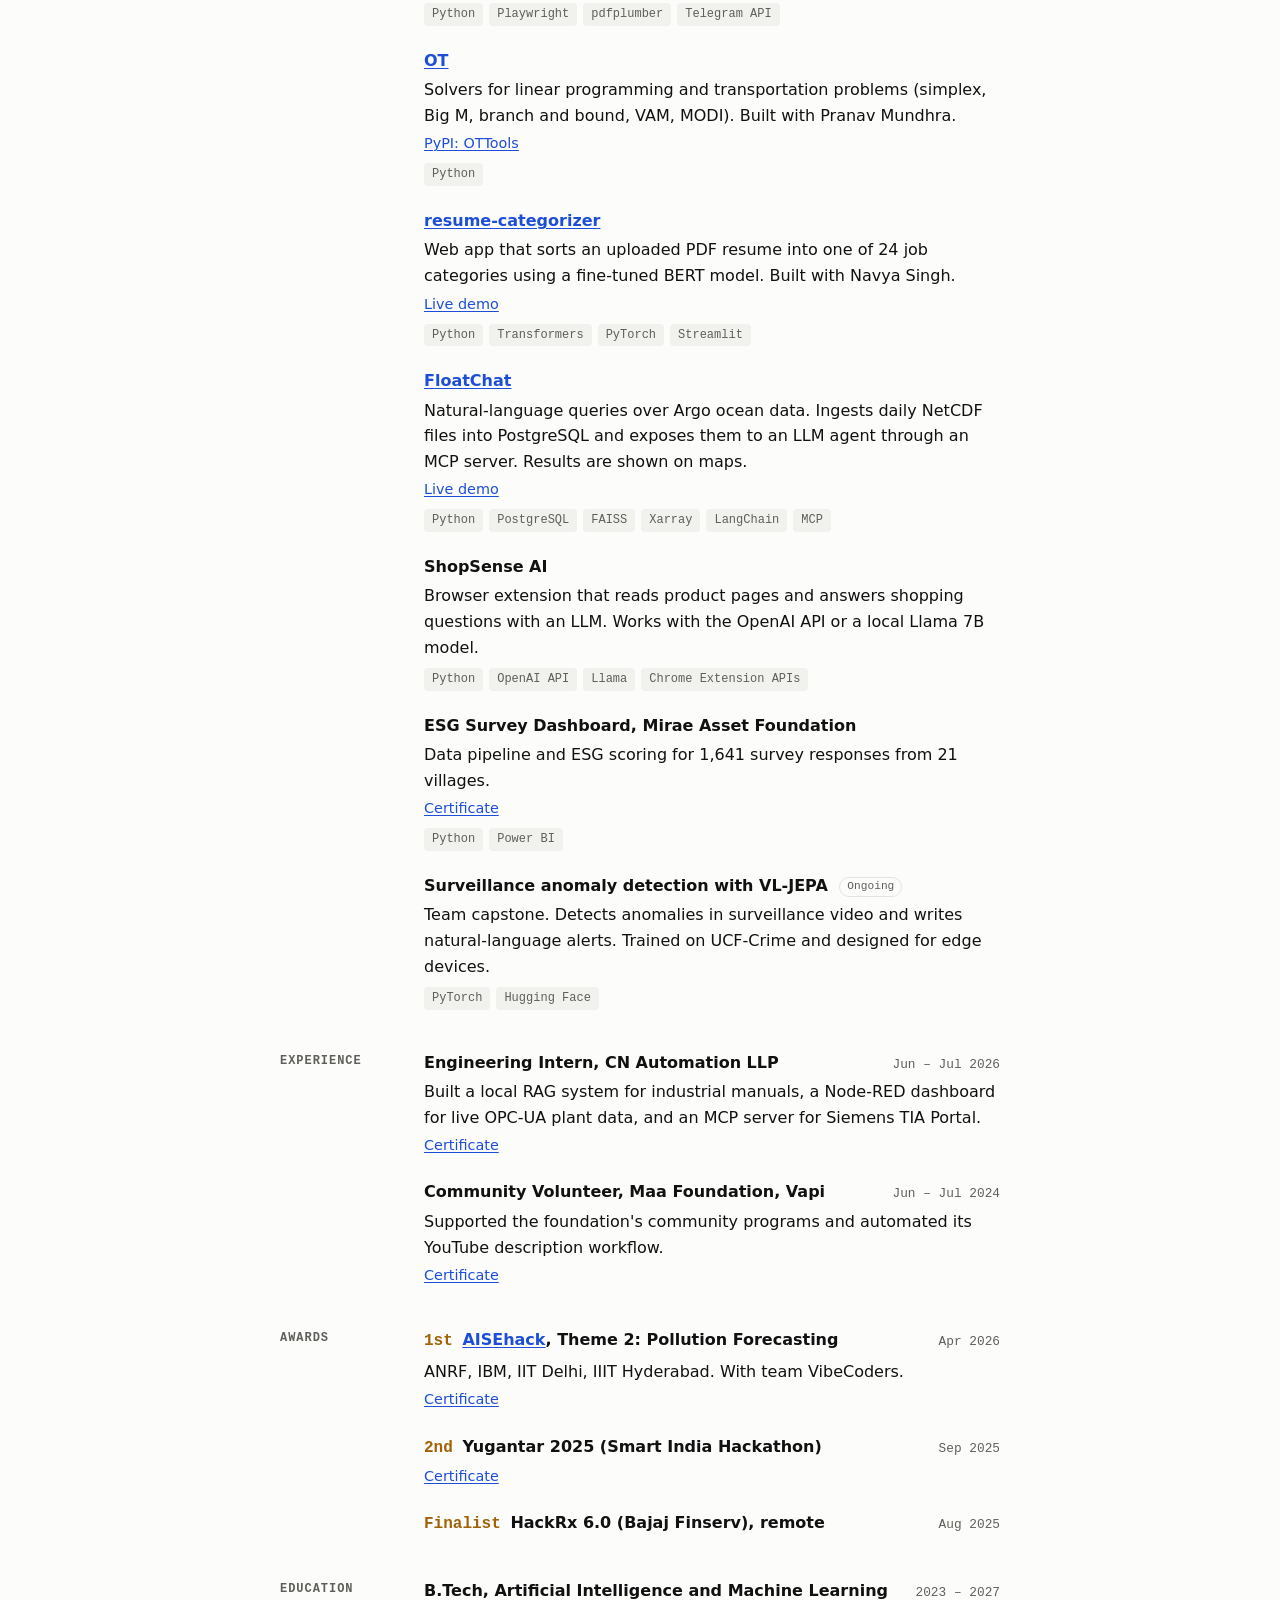
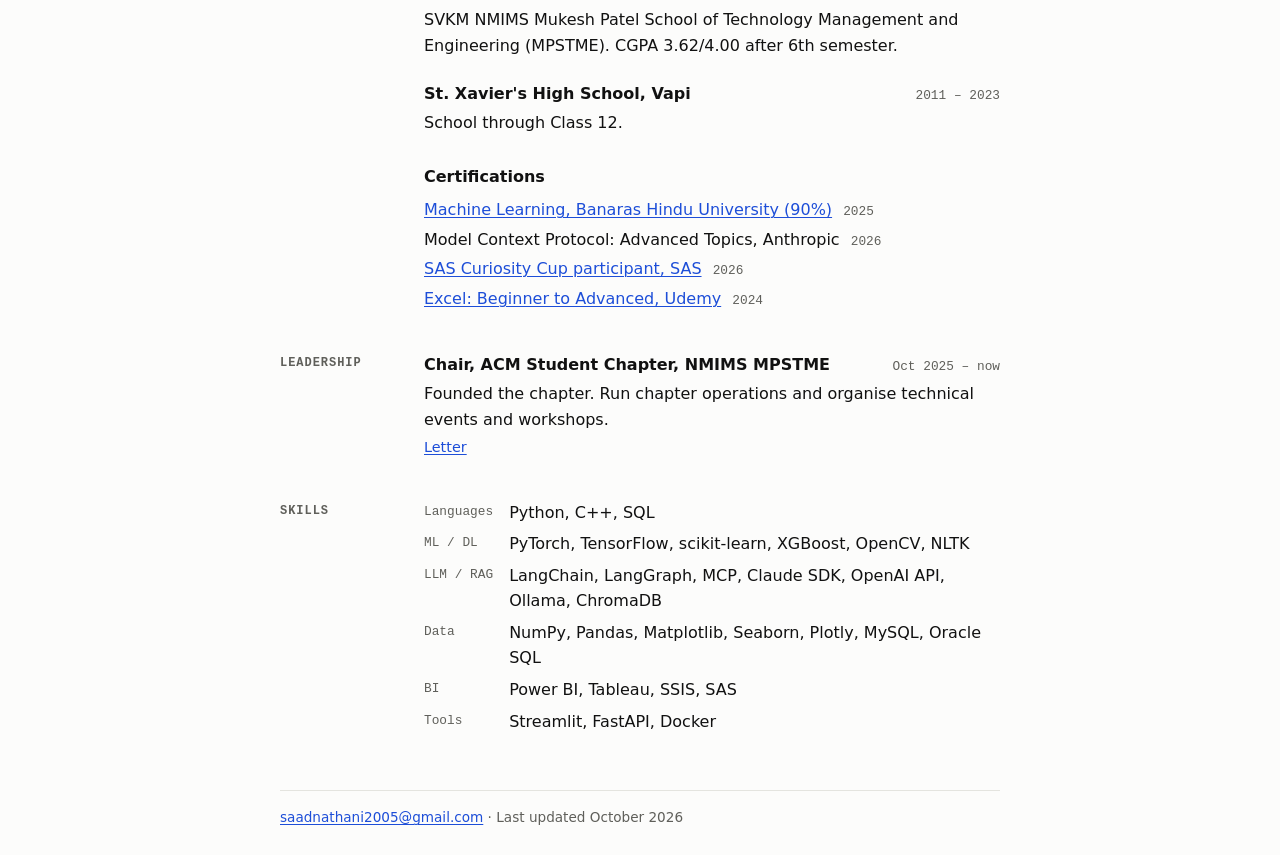
==== commit 5f242745: "Add Maa Foundation certificate link Co-Authored-By: Claude Opus 5.5 <noreply@anthropic.com>" ====
--- a/index.html
+++ b/index.html
@@ -160,6 +160,7 @@
 <article class="item">
   <div class="row"><h3>Community Volunteer, Maa Foundation, Vapi</h3><span class="date">Jun &ndash; Jul 2024</span></div>
   <p>Supported the foundation's community programs and automated its YouTube description workflow.</p>
+  <p class="links"><a href="https://drive.google.com/file/d/1T02-bEQ_I24ri6zyjVDuoeCExdkphTEp/view">Certificate</a></p>
 </article>
 
 </div>
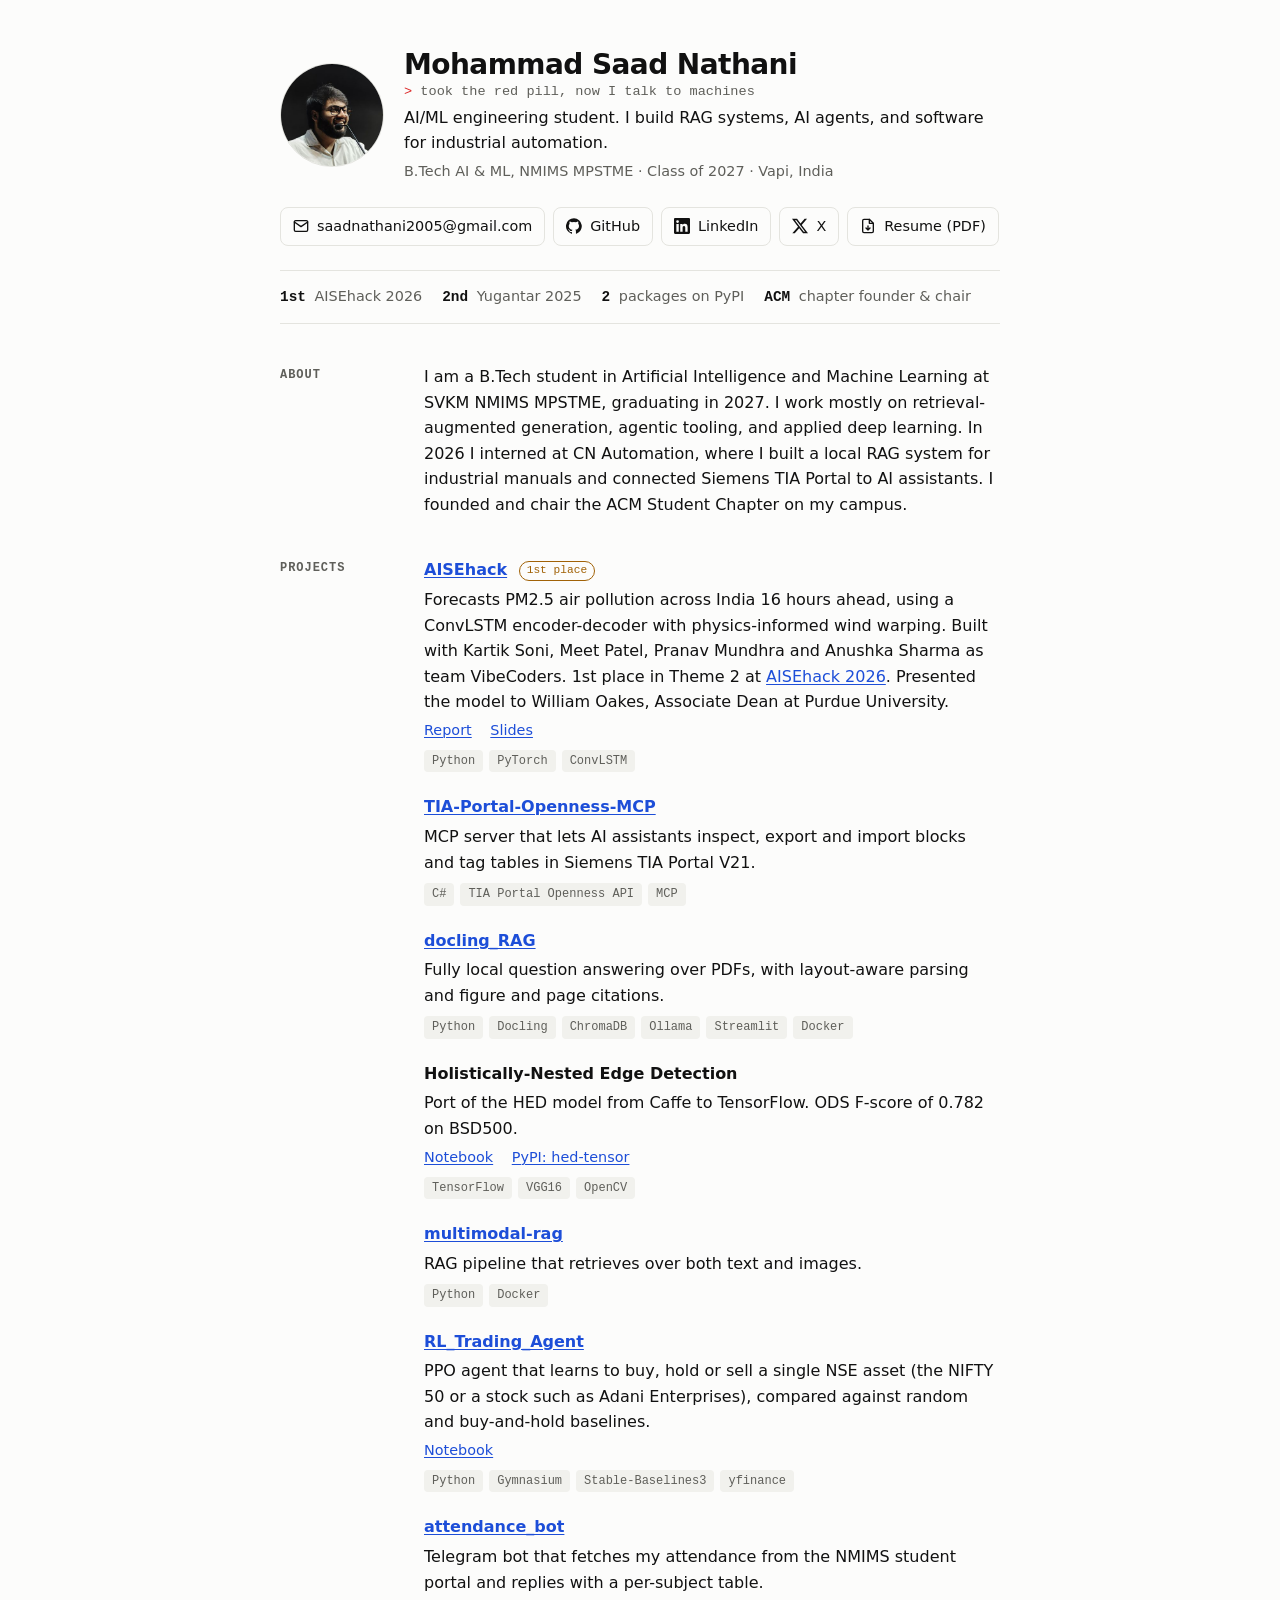
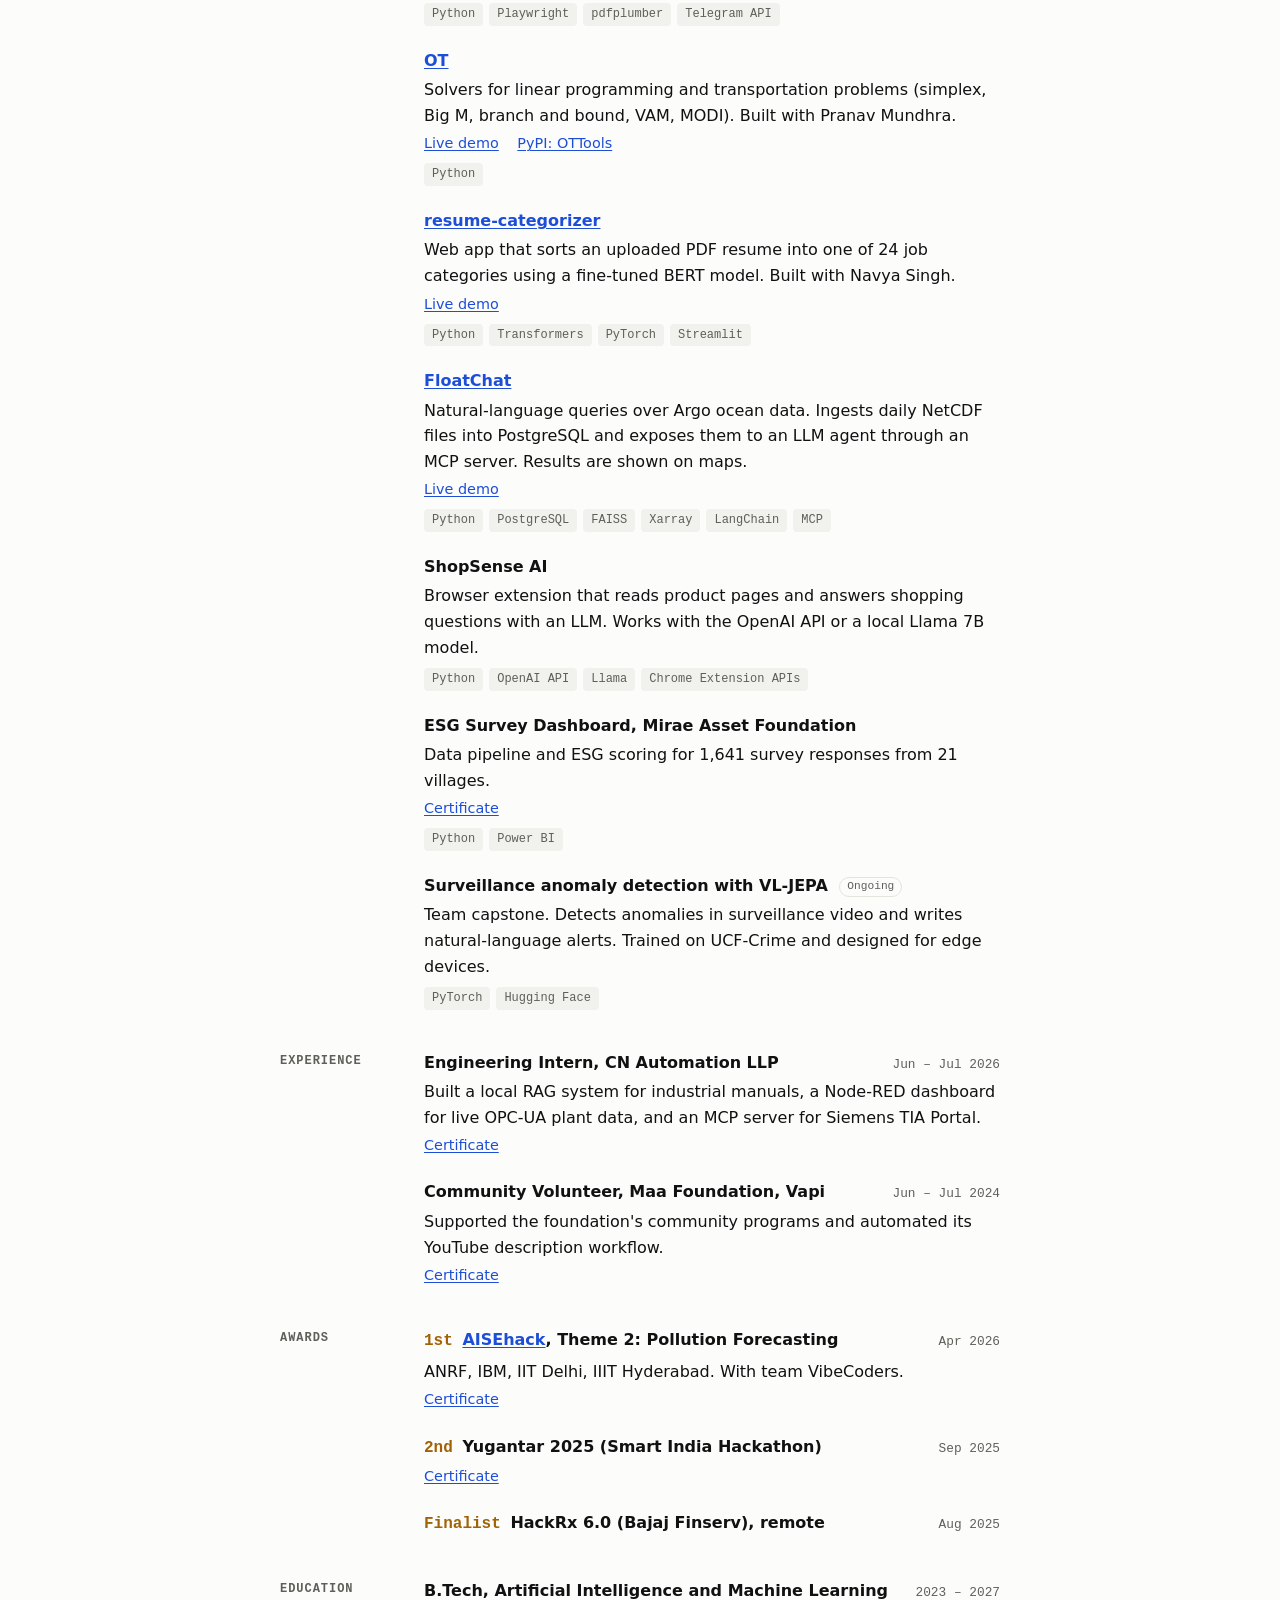
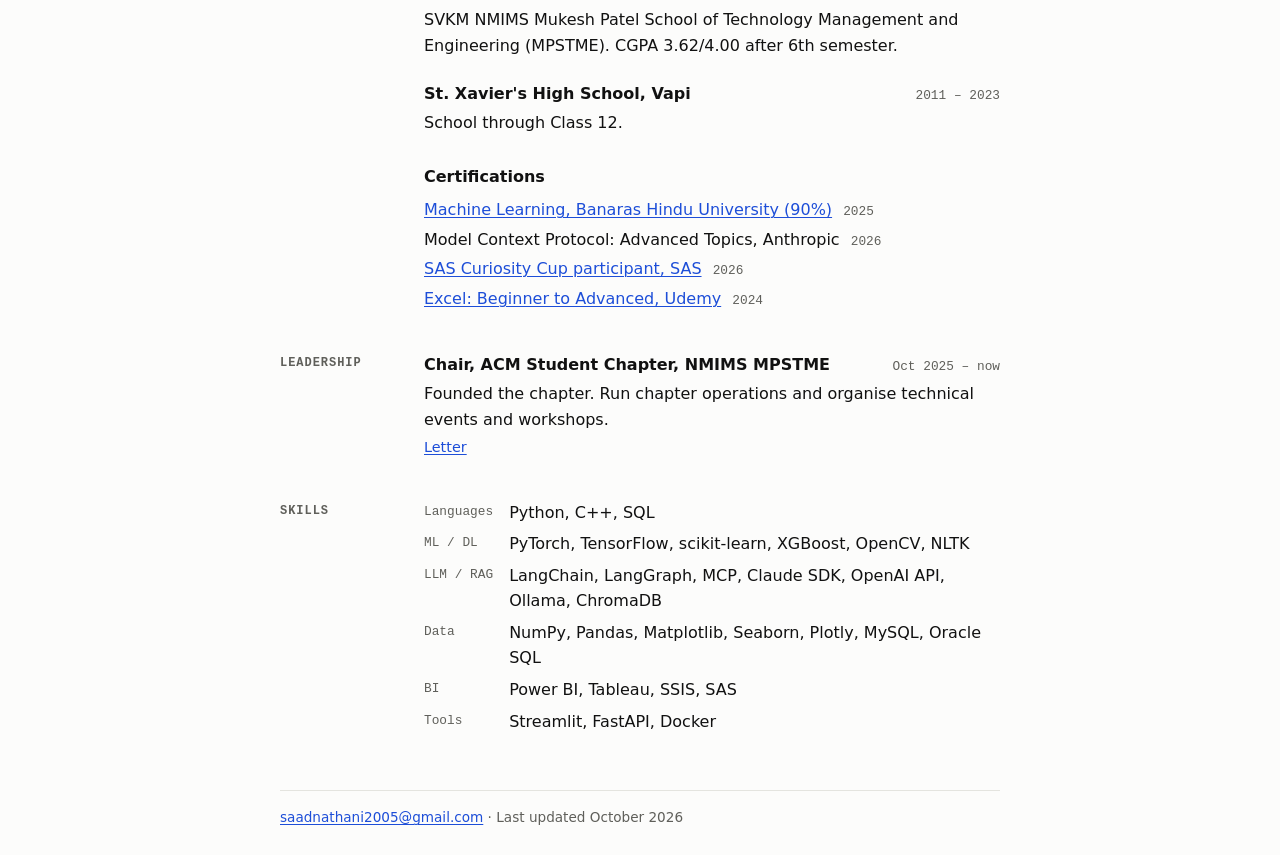
==== commit 45bc9a00: "Add OT Tools live demo link Co-Authored-By: Claude Opus 5.5 <noreply@anthropic.com>" ====
--- a/index.html
+++ b/index.html
@@ -107,7 +107,7 @@
 <article class="item">
   <h3><a href="https://github.com/Strangehumaan/OT">OT</a></h3>
   <p>Solvers for linear programming and transportation problems (simplex, Big M, branch and bound, VAM, MODI). Built with Pranav Mundhra.</p>
-  <p class="links"><a href="https://pypi.org/project/OTTools/">PyPI: OTTools</a></p>
+  <p class="links"><a href="https://ottools-harrisonnoob.streamlit.app/">Live demo</a> <a href="https://pypi.org/project/OTTools/">PyPI: OTTools</a></p>
   <ul class="tags"><li>Python</li></ul>
 </article>
 
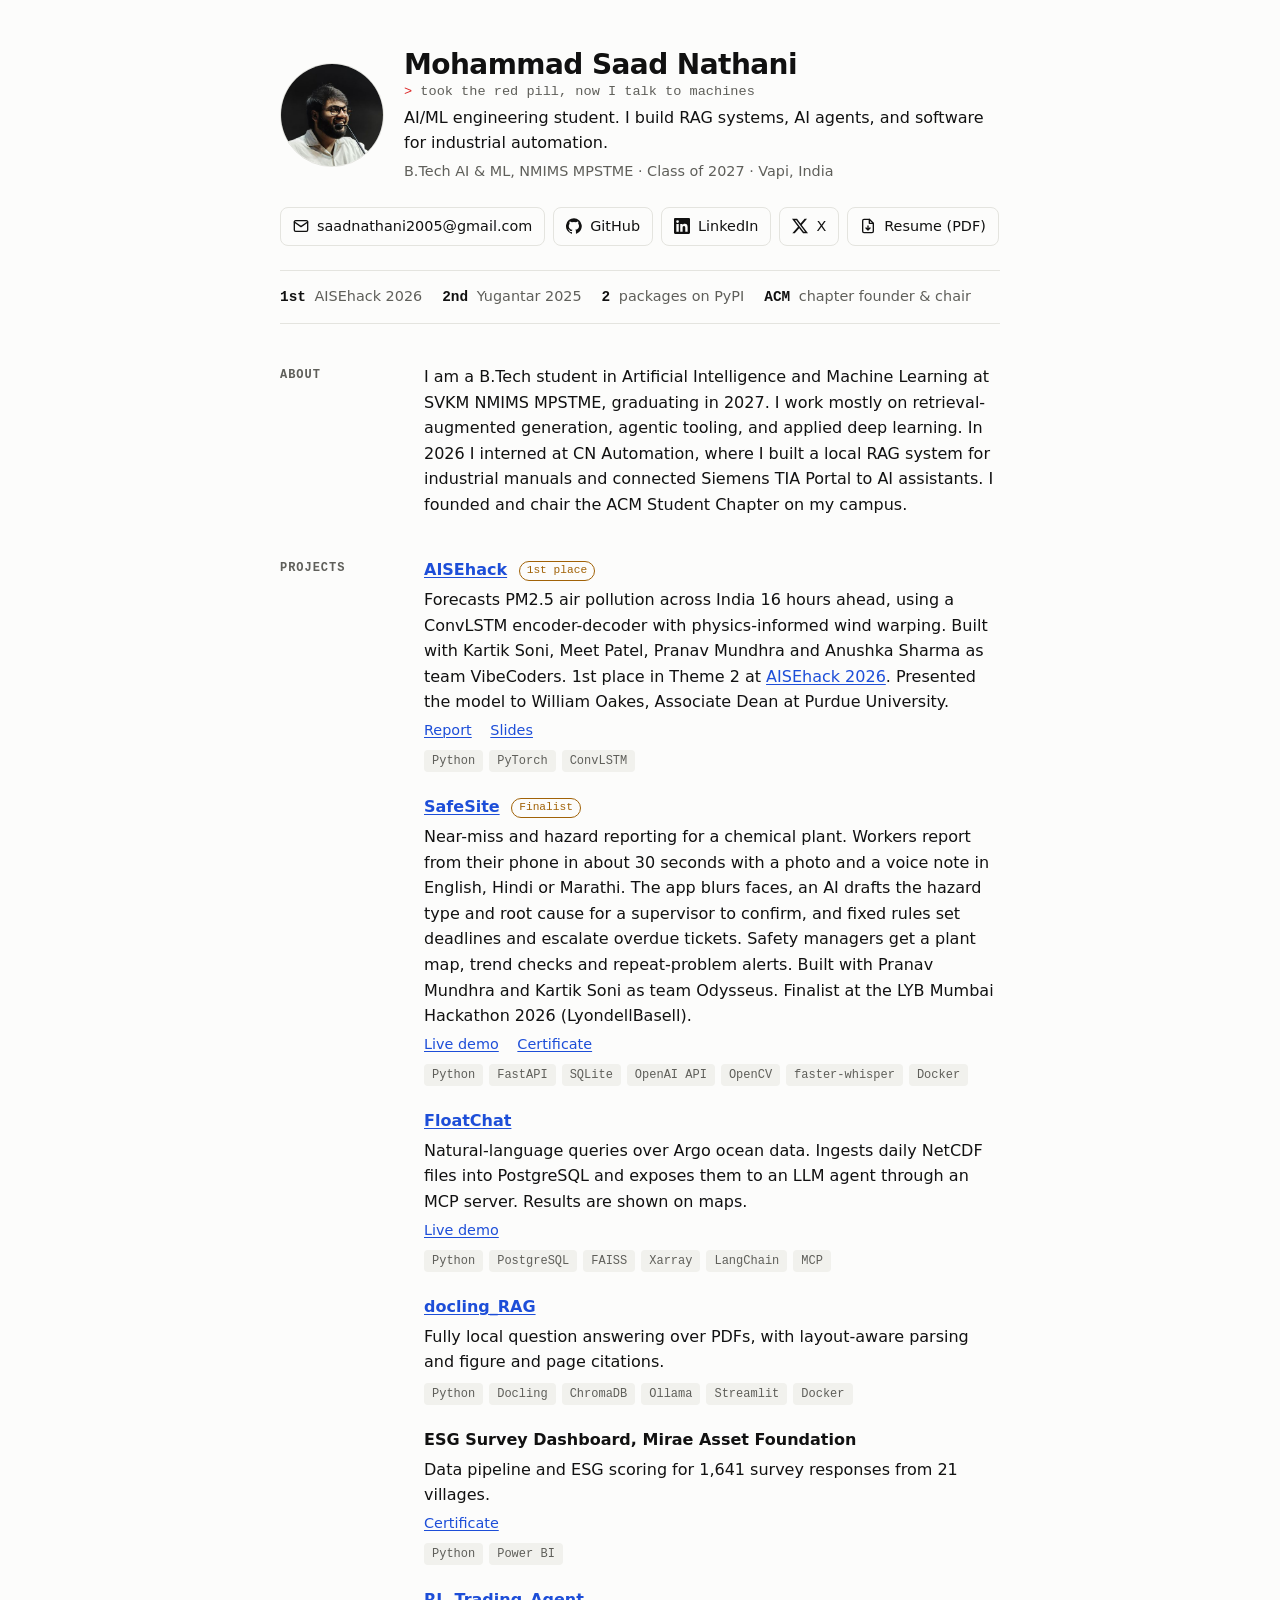
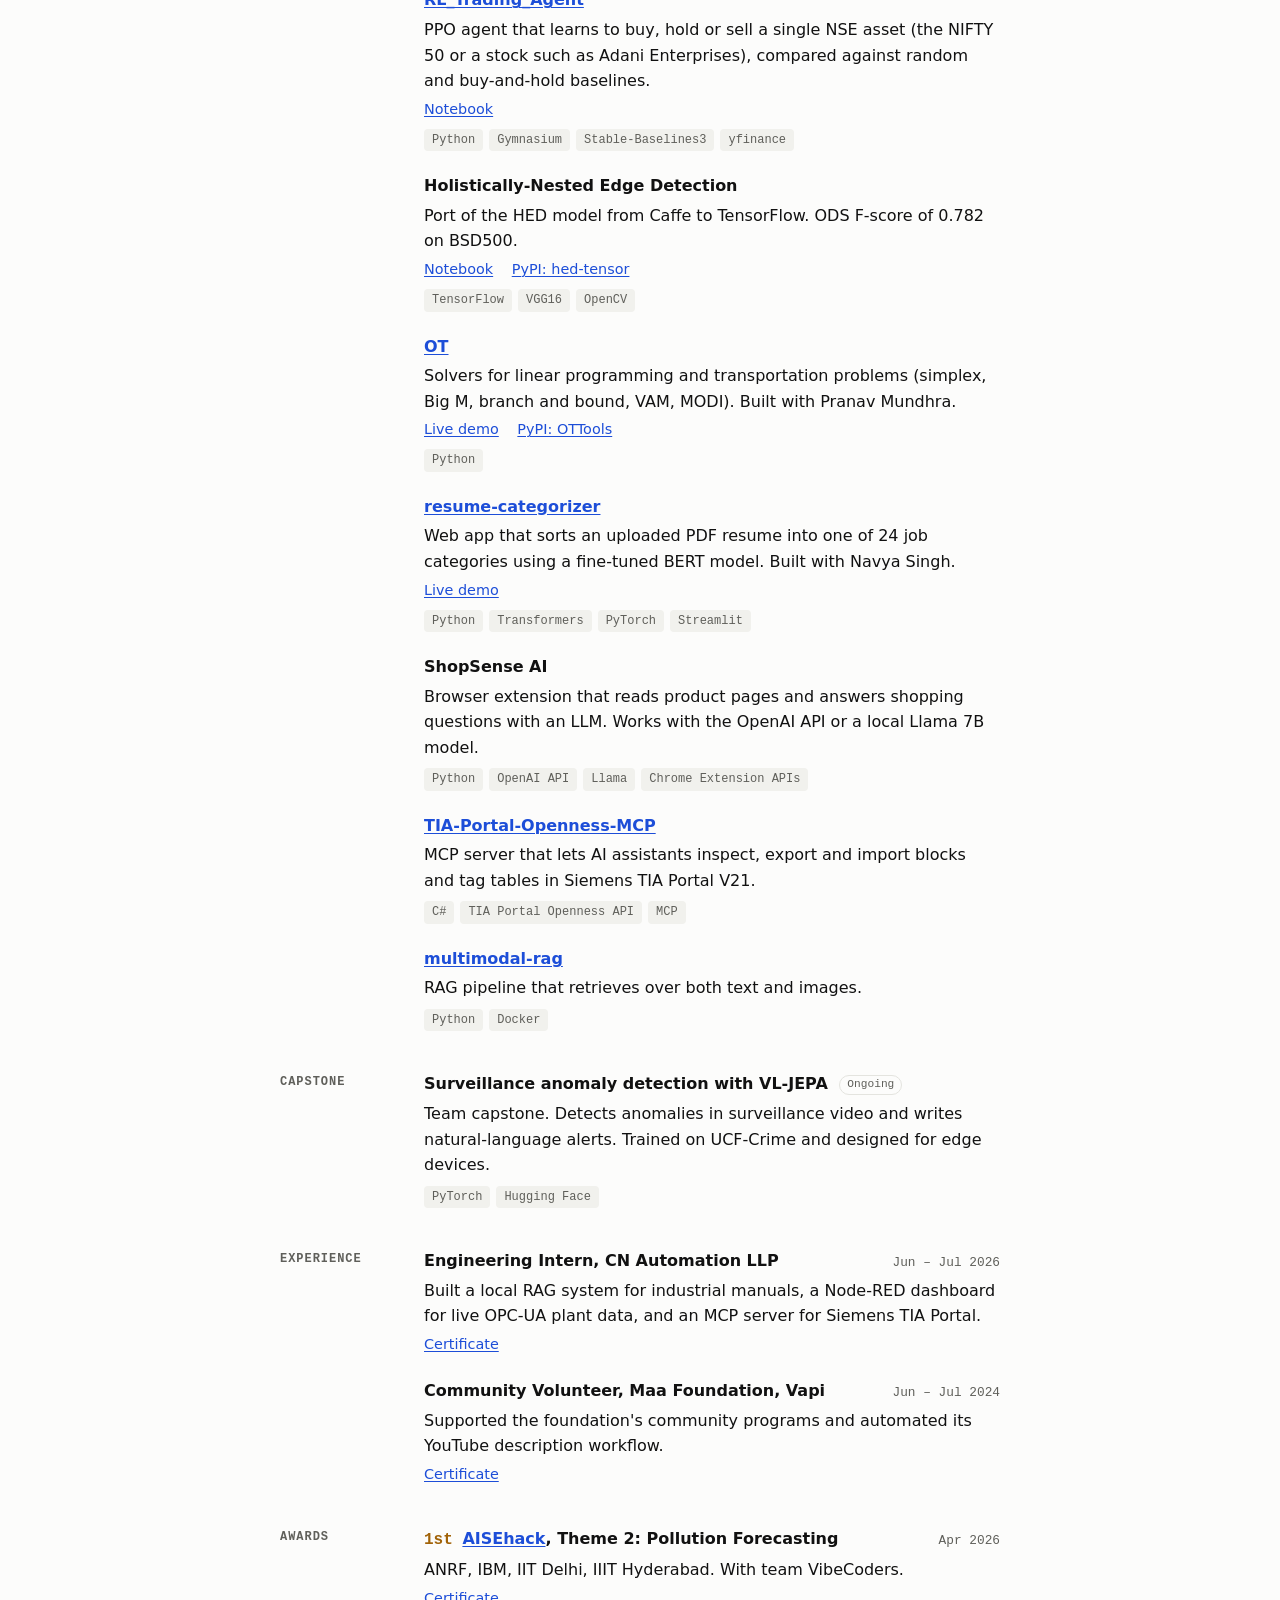
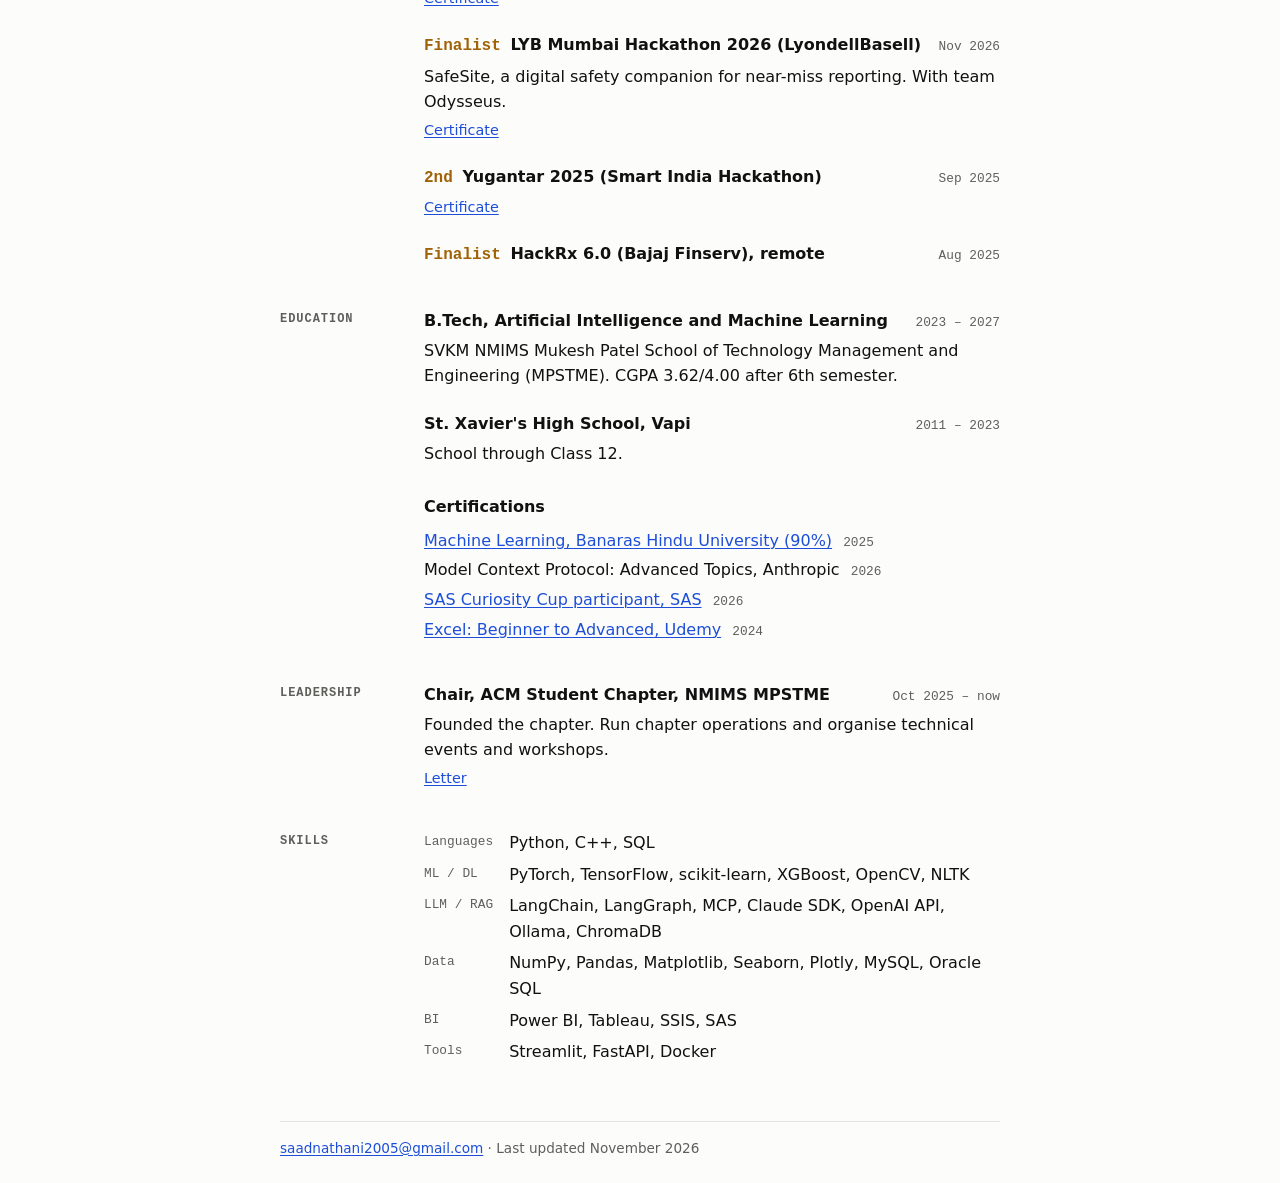
==== commit 751813af: "Add SafeSite, reorder projects and add a Capstone section - SafeSite (LYB Mumbai Hackathon 2026 fina" ====
--- a/index.html
+++ b/index.html
@@ -67,15 +67,37 @@
 </article>
 
 <article class="item">
-  <h3><a href="https://github.com/Strangehumaan/TIA-Portal-Openness-MCP">TIA-Portal-Openness-MCP</a></h3>
-  <p>MCP server that lets AI assistants inspect, export and import blocks and tag tables in Siemens TIA Portal V21.</p>
-  <ul class="tags"><li>C#</li><li>TIA Portal Openness API</li><li>MCP</li></ul>
+  <h3><a href="https://github.com/PranavMundhra/Near-Miss_Incident_Management_System">SafeSite</a> <span class="badge">Finalist</span></h3>
+  <p>Near-miss and hazard reporting for a chemical plant. Workers report from their phone in about 30 seconds with a photo and a voice note in English, Hindi or Marathi. The app blurs faces, an AI drafts the hazard type and root cause for a supervisor to confirm, and fixed rules set deadlines and escalate overdue tickets. Safety managers get a plant map, trend checks and repeat-problem alerts. Built with Pranav Mundhra and Kartik Soni as team Odysseus. Finalist at the LYB Mumbai Hackathon 2026 (LyondellBasell).</p>
+  <p class="links"><a href="https://nearmiss.saadnathani.me">Live demo</a> <a href="https://drive.google.com/file/d/1qwNIHcTgs0m_6ZDySurQCXpgP-RqM3N8/view">Certificate</a></p>
+  <ul class="tags"><li>Python</li><li>FastAPI</li><li>SQLite</li><li>OpenAI API</li><li>OpenCV</li><li>faster-whisper</li><li>Docker</li></ul>
+</article>
+
+<article class="item">
+  <h3><a href="https://github.com/kartiks15/FloatChat">FloatChat</a></h3>
+  <p>Natural-language queries over Argo ocean data. Ingests daily NetCDF files into PostgreSQL and exposes them to an LLM agent through an MCP server. Results are shown on maps.</p>
+  <p class="links"><a href="https://floatchat.saadnathani.me">Live demo</a></p>
+  <ul class="tags"><li>Python</li><li>PostgreSQL</li><li>FAISS</li><li>Xarray</li><li>LangChain</li><li>MCP</li></ul>
 </article>
 
 <article class="item">
   <h3><a href="https://github.com/Strangehumaan/docling_RAG">docling_RAG</a></h3>
   <p>Fully local question answering over PDFs, with layout-aware parsing and figure and page citations.</p>
   <ul class="tags"><li>Python</li><li>Docling</li><li>ChromaDB</li><li>Ollama</li><li>Streamlit</li><li>Docker</li></ul>
+</article>
+
+<article class="item">
+  <h3>ESG Survey Dashboard, Mirae Asset Foundation</h3>
+  <p>Data pipeline and ESG scoring for 1,641 survey responses from 21 villages.</p>
+  <p class="links"><a href="https://drive.google.com/file/d/1ZG9DxPZZw_0UcUd8FO5jEdrkUBTS8cSk/view">Certificate</a></p>
+  <ul class="tags"><li>Python</li><li>Power BI</li></ul>
+</article>
+
+<article class="item">
+  <h3><a href="https://github.com/Strangehumaan/RL_Trading_Agent">RL_Trading_Agent</a></h3>
+  <p>PPO agent that learns to buy, hold or sell a single NSE asset (the NIFTY 50 or a stock such as Adani Enterprises), compared against random and buy-and-hold baselines.</p>
+  <p class="links"><a href="rl-trading/">Notebook</a></p>
+  <ul class="tags"><li>Python</li><li>Gymnasium</li><li>Stable-Baselines3</li><li>yfinance</li></ul>
 </article>
 
 <article class="item">
@@ -86,25 +108,6 @@
 </article>
 
 <article class="item">
-  <h3><a href="https://github.com/Strangehumaan/multimodal-rag">multimodal-rag</a></h3>
-  <p>RAG pipeline that retrieves over both text and images.</p>
-  <ul class="tags"><li>Python</li><li>Docker</li></ul>
-</article>
-
-<article class="item">
-  <h3><a href="https://github.com/Strangehumaan/RL_Trading_Agent">RL_Trading_Agent</a></h3>
-  <p>PPO agent that learns to buy, hold or sell a single NSE asset (the NIFTY 50 or a stock such as Adani Enterprises), compared against random and buy-and-hold baselines.</p>
-  <p class="links"><a href="rl-trading/">Notebook</a></p>
-  <ul class="tags"><li>Python</li><li>Gymnasium</li><li>Stable-Baselines3</li><li>yfinance</li></ul>
-</article>
-
-<article class="item">
-  <h3><a href="https://github.com/Strangehumaan/attendance_bot">attendance_bot</a></h3>
-  <p>Telegram bot that fetches my attendance from the NMIMS student portal and replies with a per-subject table.</p>
-  <ul class="tags"><li>Python</li><li>Playwright</li><li>pdfplumber</li><li>Telegram API</li></ul>
-</article>
-
-<article class="item">
   <h3><a href="https://github.com/Strangehumaan/OT">OT</a></h3>
   <p>Solvers for linear programming and transportation problems (simplex, Big M, branch and bound, VAM, MODI). Built with Pranav Mundhra.</p>
   <p class="links"><a href="https://ottools-harrisonnoob.streamlit.app/">Live demo</a> <a href="https://pypi.org/project/OTTools/">PyPI: OTTools</a></p>
@@ -119,24 +122,29 @@
 </article>
 
 <article class="item">
-  <h3><a href="https://github.com/kartiks15/FloatChat">FloatChat</a></h3>
-  <p>Natural-language queries over Argo ocean data. Ingests daily NetCDF files into PostgreSQL and exposes them to an LLM agent through an MCP server. Results are shown on maps.</p>
-  <p class="links"><a href="https://floatchat.saadnathani.me">Live demo</a></p>
-  <ul class="tags"><li>Python</li><li>PostgreSQL</li><li>FAISS</li><li>Xarray</li><li>LangChain</li><li>MCP</li></ul>
-</article>
-
-<article class="item">
   <h3>ShopSense AI</h3>
   <p>Browser extension that reads product pages and answers shopping questions with an LLM. Works with the OpenAI API or a local Llama 7B model.</p>
   <ul class="tags"><li>Python</li><li>OpenAI API</li><li>Llama</li><li>Chrome Extension APIs</li></ul>
 </article>
 
 <article class="item">
-  <h3>ESG Survey Dashboard, Mirae Asset Foundation</h3>
-  <p>Data pipeline and ESG scoring for 1,641 survey responses from 21 villages.</p>
-  <p class="links"><a href="https://drive.google.com/file/d/1ZG9DxPZZw_0UcUd8FO5jEdrkUBTS8cSk/view">Certificate</a></p>
-  <ul class="tags"><li>Python</li><li>Power BI</li></ul>
-</article>
+  <h3><a href="https://github.com/Strangehumaan/TIA-Portal-Openness-MCP">TIA-Portal-Openness-MCP</a></h3>
+  <p>MCP server that lets AI assistants inspect, export and import blocks and tag tables in Siemens TIA Portal V21.</p>
+  <ul class="tags"><li>C#</li><li>TIA Portal Openness API</li><li>MCP</li></ul>
+</article>
+
+<article class="item">
+  <h3><a href="https://github.com/Strangehumaan/multimodal-rag">multimodal-rag</a></h3>
+  <p>RAG pipeline that retrieves over both text and images.</p>
+  <ul class="tags"><li>Python</li><li>Docker</li></ul>
+</article>
+
+</div>
+</section>
+
+<section id="capstone">
+<h2>Capstone</h2>
+<div>
 
 <article class="item">
   <h3>Surveillance anomaly detection with VL-JEPA <span class="badge muted">Ongoing</span></h3>
@@ -174,6 +182,12 @@
   <div class="row"><h3><span class="place">1st</span> <a href="https://precog.iiit.ac.in/aisehack/past-editions/edition-1">AISEhack</a>, Theme 2: Pollution Forecasting</h3><span class="date">Apr 2026</span></div>
   <p>ANRF, IBM, IIT Delhi, IIIT Hyderabad. With team VibeCoders.</p>
   <p class="links"><a href="https://drive.google.com/file/d/1trn73R44_Kepm5numTRN7YRKGtZSsKpf/view">Certificate</a></p>
+</article>
+
+<article class="item">
+  <div class="row"><h3><span class="place">Finalist</span> LYB Mumbai Hackathon 2026 (LyondellBasell)</h3><span class="date">Nov 2026</span></div>
+  <p>SafeSite, a digital safety companion for near-miss reporting. With team Odysseus.</p>
+  <p class="links"><a href="https://drive.google.com/file/d/1qwNIHcTgs0m_6ZDySurQCXpgP-RqM3N8/view">Certificate</a></p>
 </article>
 
 <article class="item">
@@ -243,7 +257,7 @@
 </main>
 
 <footer>
-  <p><a href="mailto:saadnathani2005@gmail.com">saadnathani2005@gmail.com</a> &middot; Last updated October 2026</p>
+  <p><a href="mailto:saadnathani2005@gmail.com">saadnathani2005@gmail.com</a> &middot; Last updated November 2026</p>
 </footer>
 
 </body>
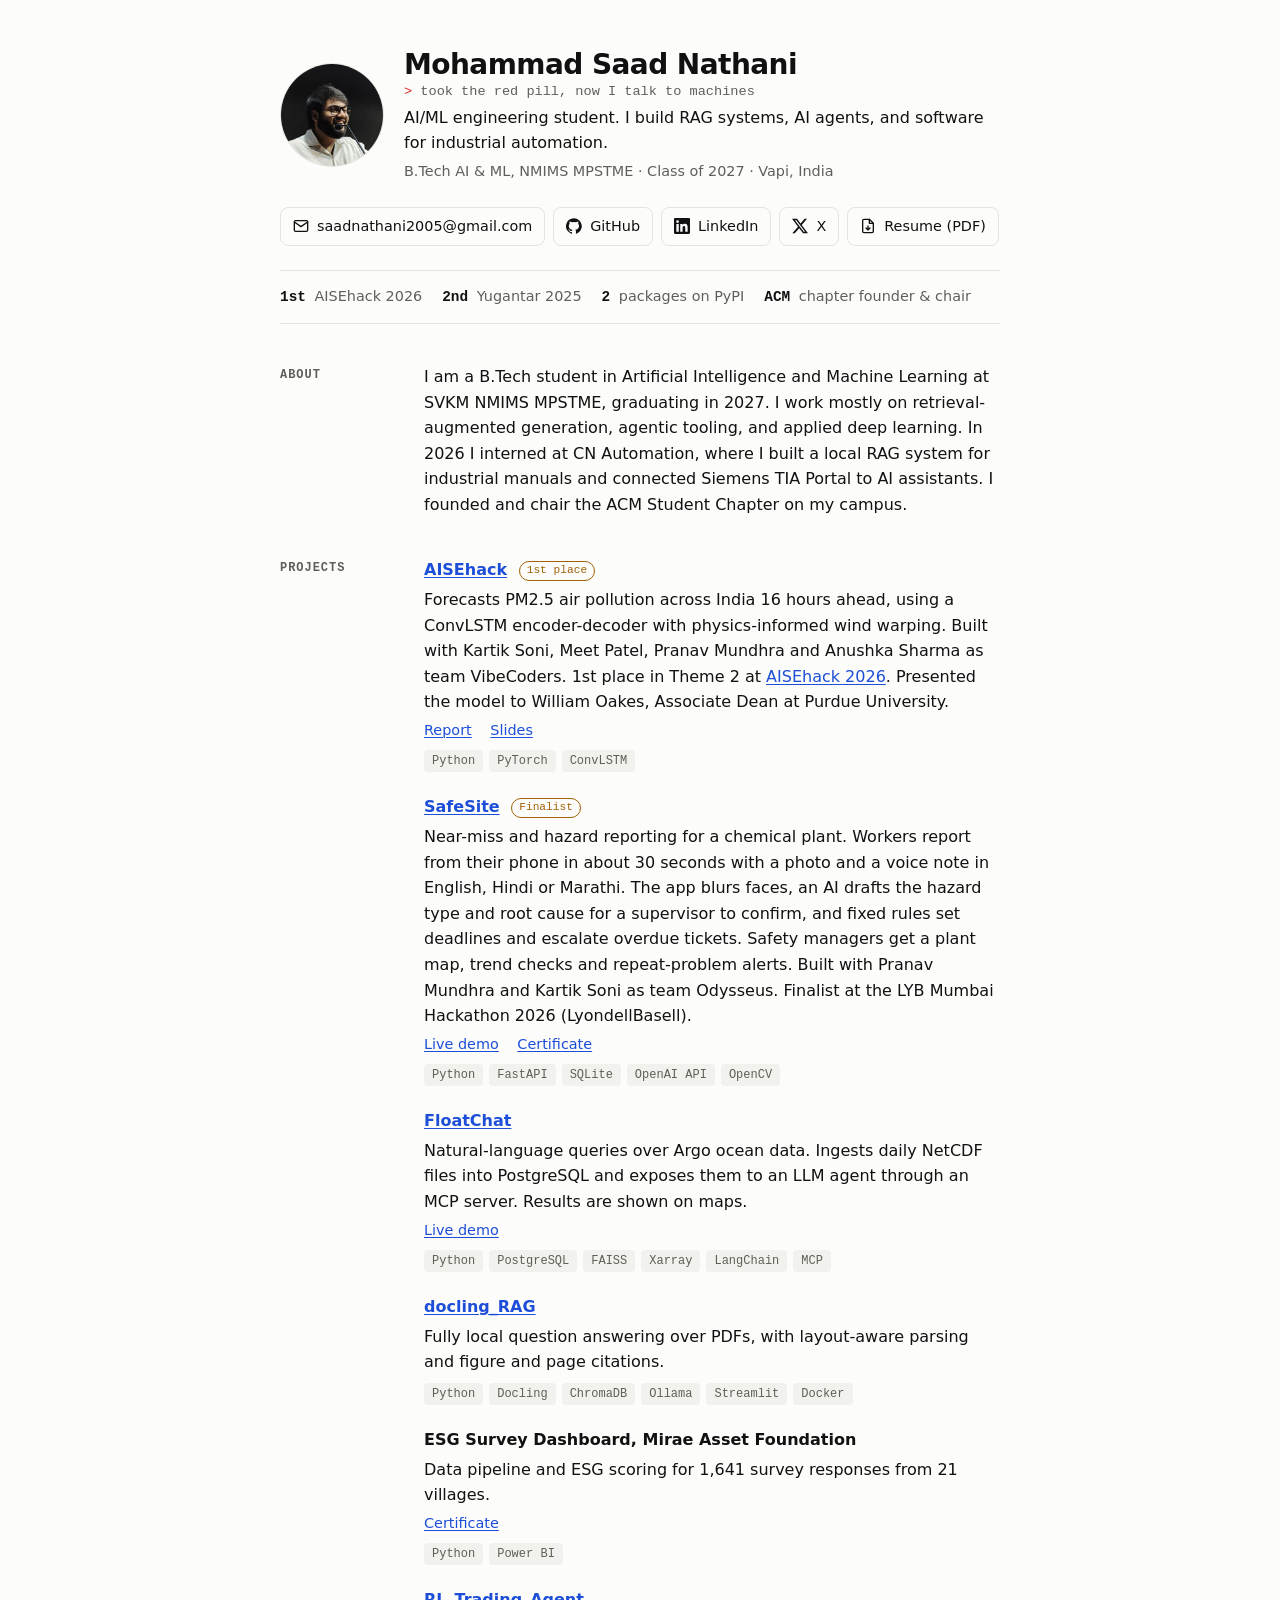
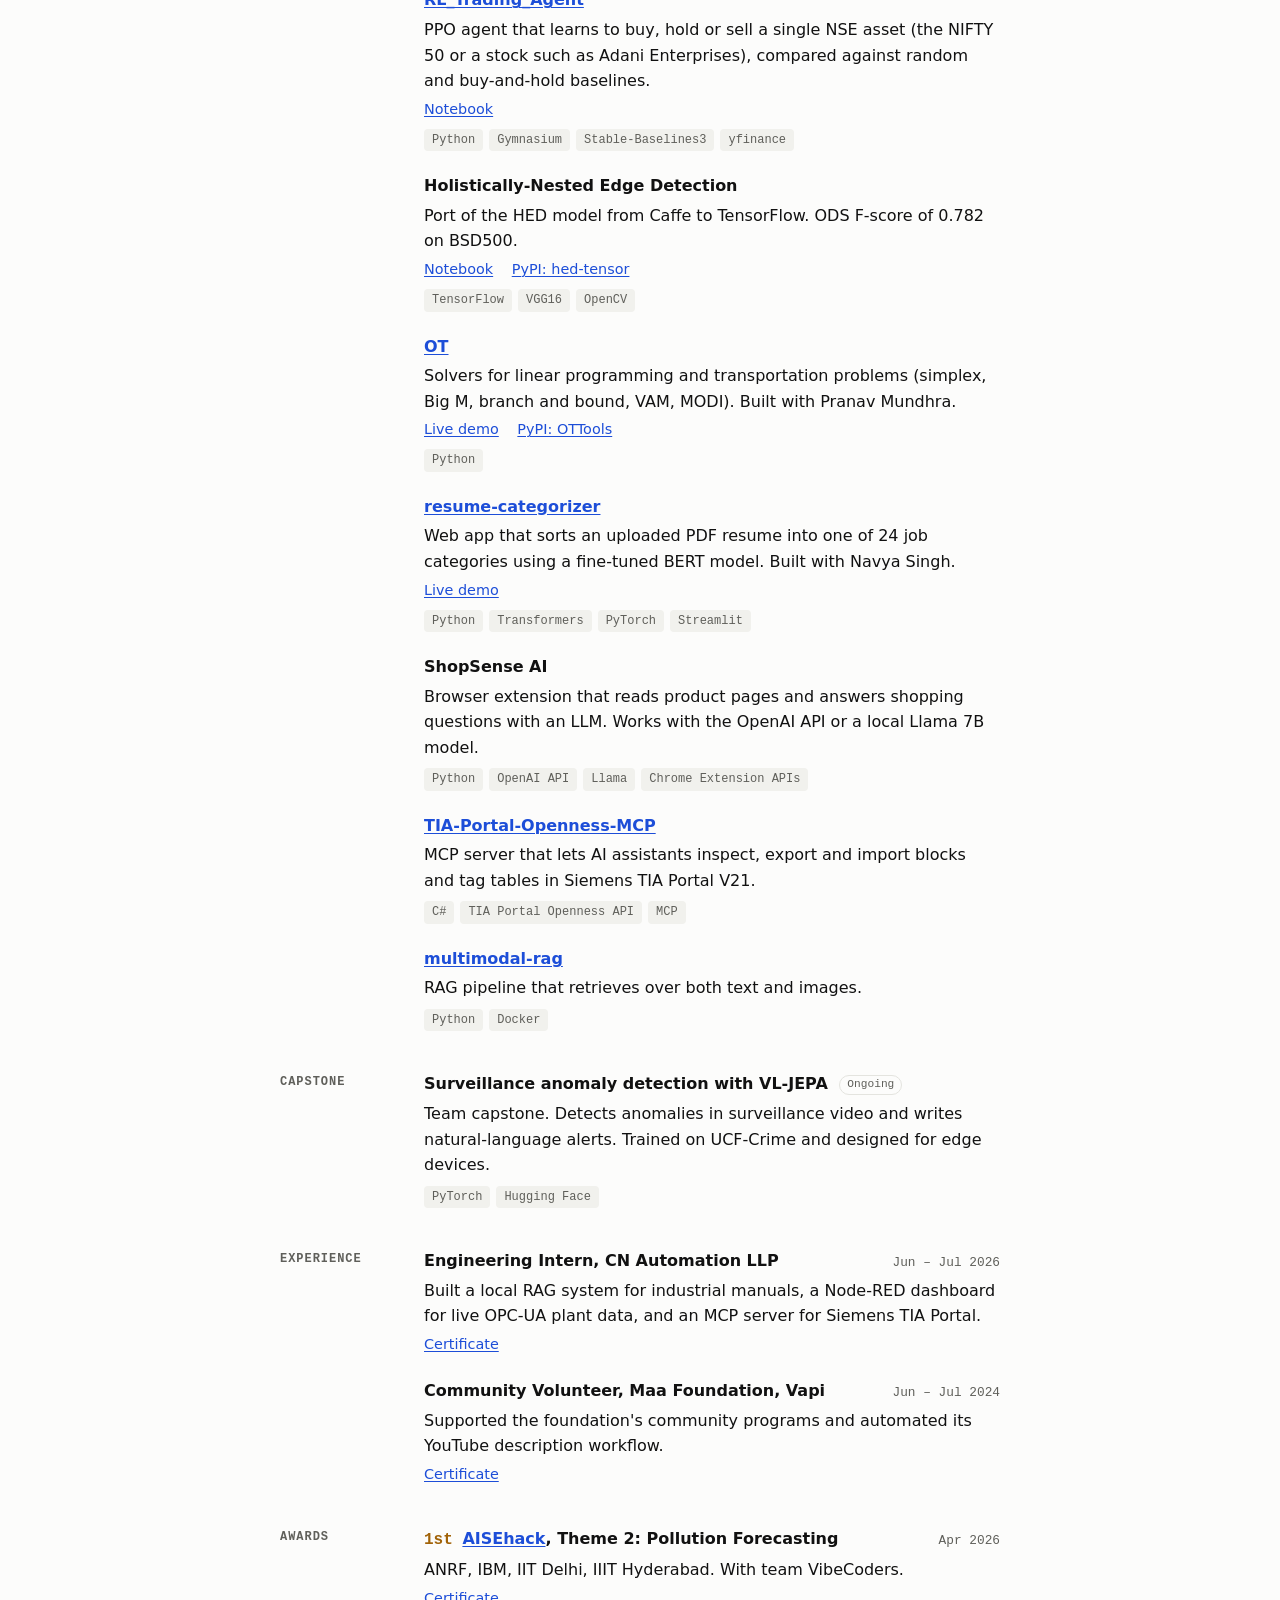
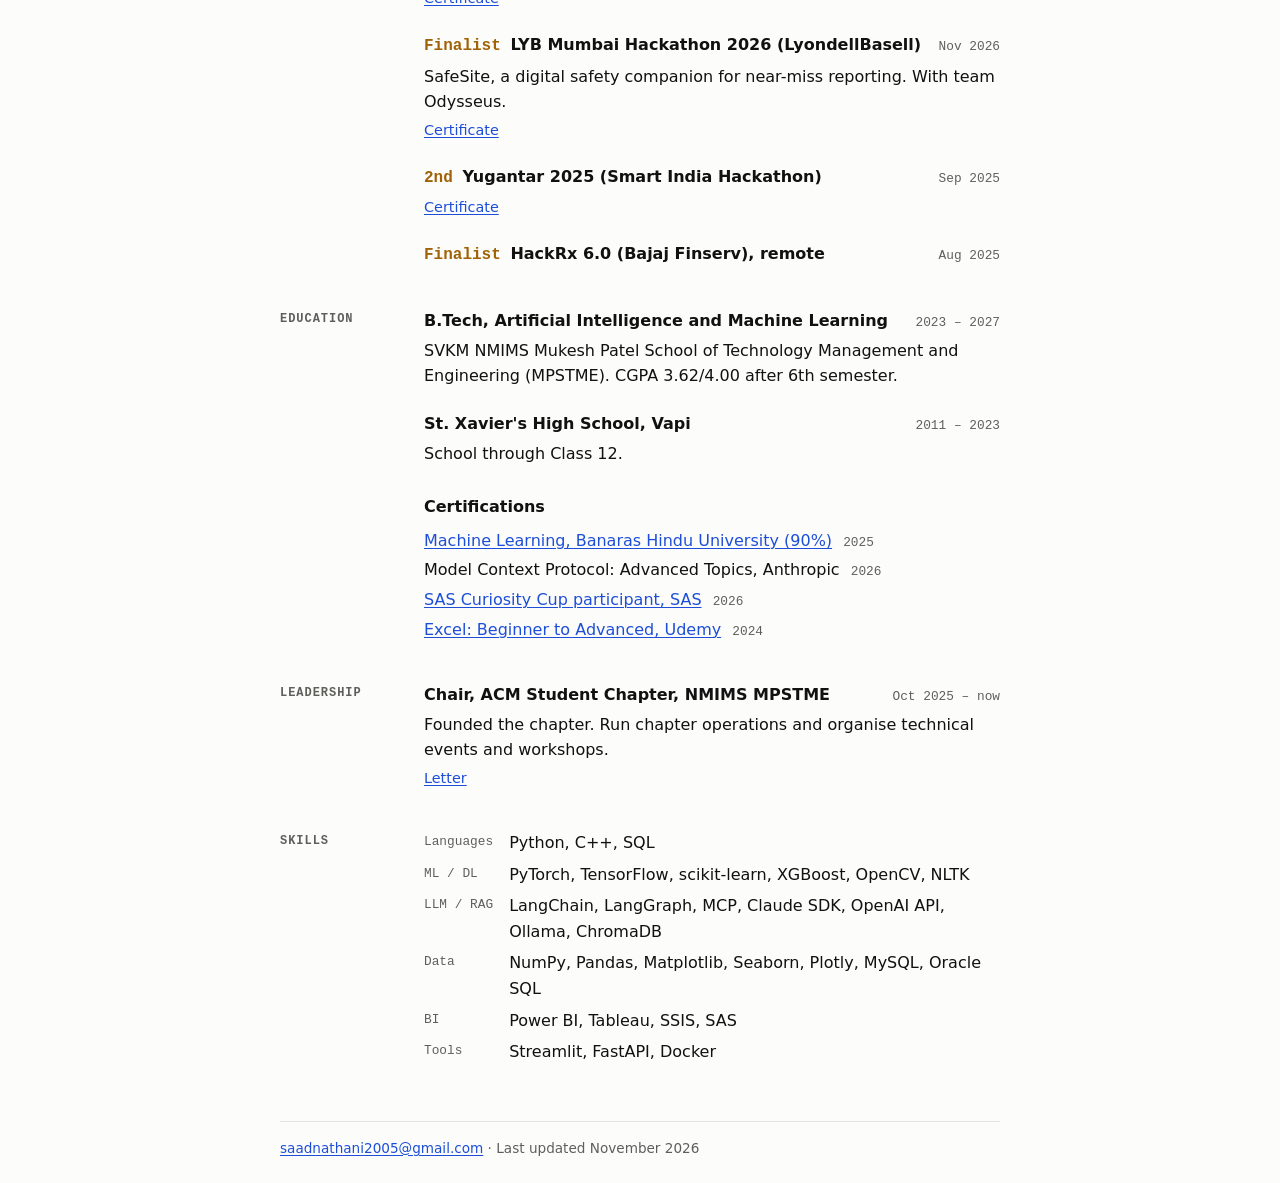
==== commit 396e2628: "Trim SafeSite tags to the stack it uses Co-Authored-By: Claude Opus 5.5 <noreply@anthropic.com>" ====
--- a/index.html
+++ b/index.html
@@ -70,7 +70,7 @@
   <h3><a href="https://github.com/PranavMundhra/Near-Miss_Incident_Management_System">SafeSite</a> <span class="badge">Finalist</span></h3>
   <p>Near-miss and hazard reporting for a chemical plant. Workers report from their phone in about 30 seconds with a photo and a voice note in English, Hindi or Marathi. The app blurs faces, an AI drafts the hazard type and root cause for a supervisor to confirm, and fixed rules set deadlines and escalate overdue tickets. Safety managers get a plant map, trend checks and repeat-problem alerts. Built with Pranav Mundhra and Kartik Soni as team Odysseus. Finalist at the LYB Mumbai Hackathon 2026 (LyondellBasell).</p>
   <p class="links"><a href="https://nearmiss.saadnathani.me">Live demo</a> <a href="https://drive.google.com/file/d/1qwNIHcTgs0m_6ZDySurQCXpgP-RqM3N8/view">Certificate</a></p>
-  <ul class="tags"><li>Python</li><li>FastAPI</li><li>SQLite</li><li>OpenAI API</li><li>OpenCV</li><li>faster-whisper</li><li>Docker</li></ul>
+  <ul class="tags"><li>Python</li><li>FastAPI</li><li>SQLite</li><li>OpenAI API</li><li>OpenCV</li></ul>
 </article>
 
 <article class="item">
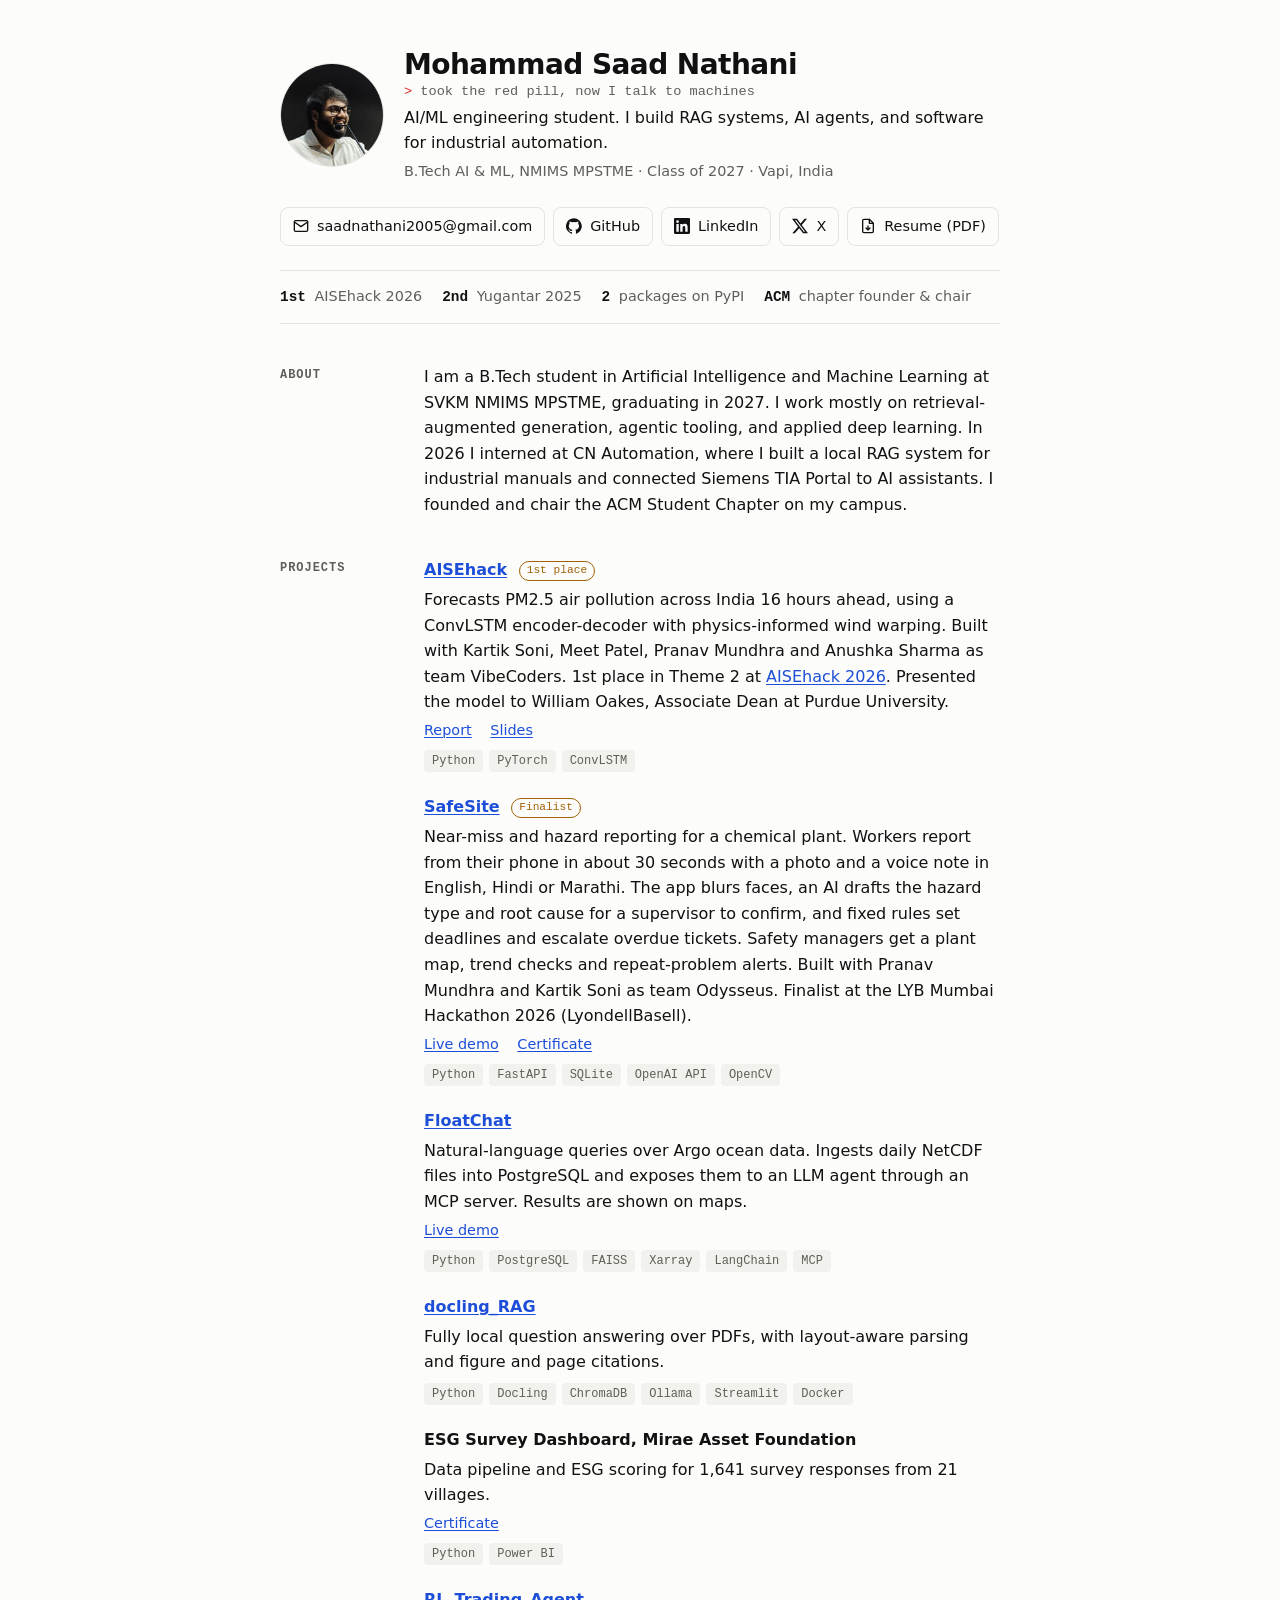
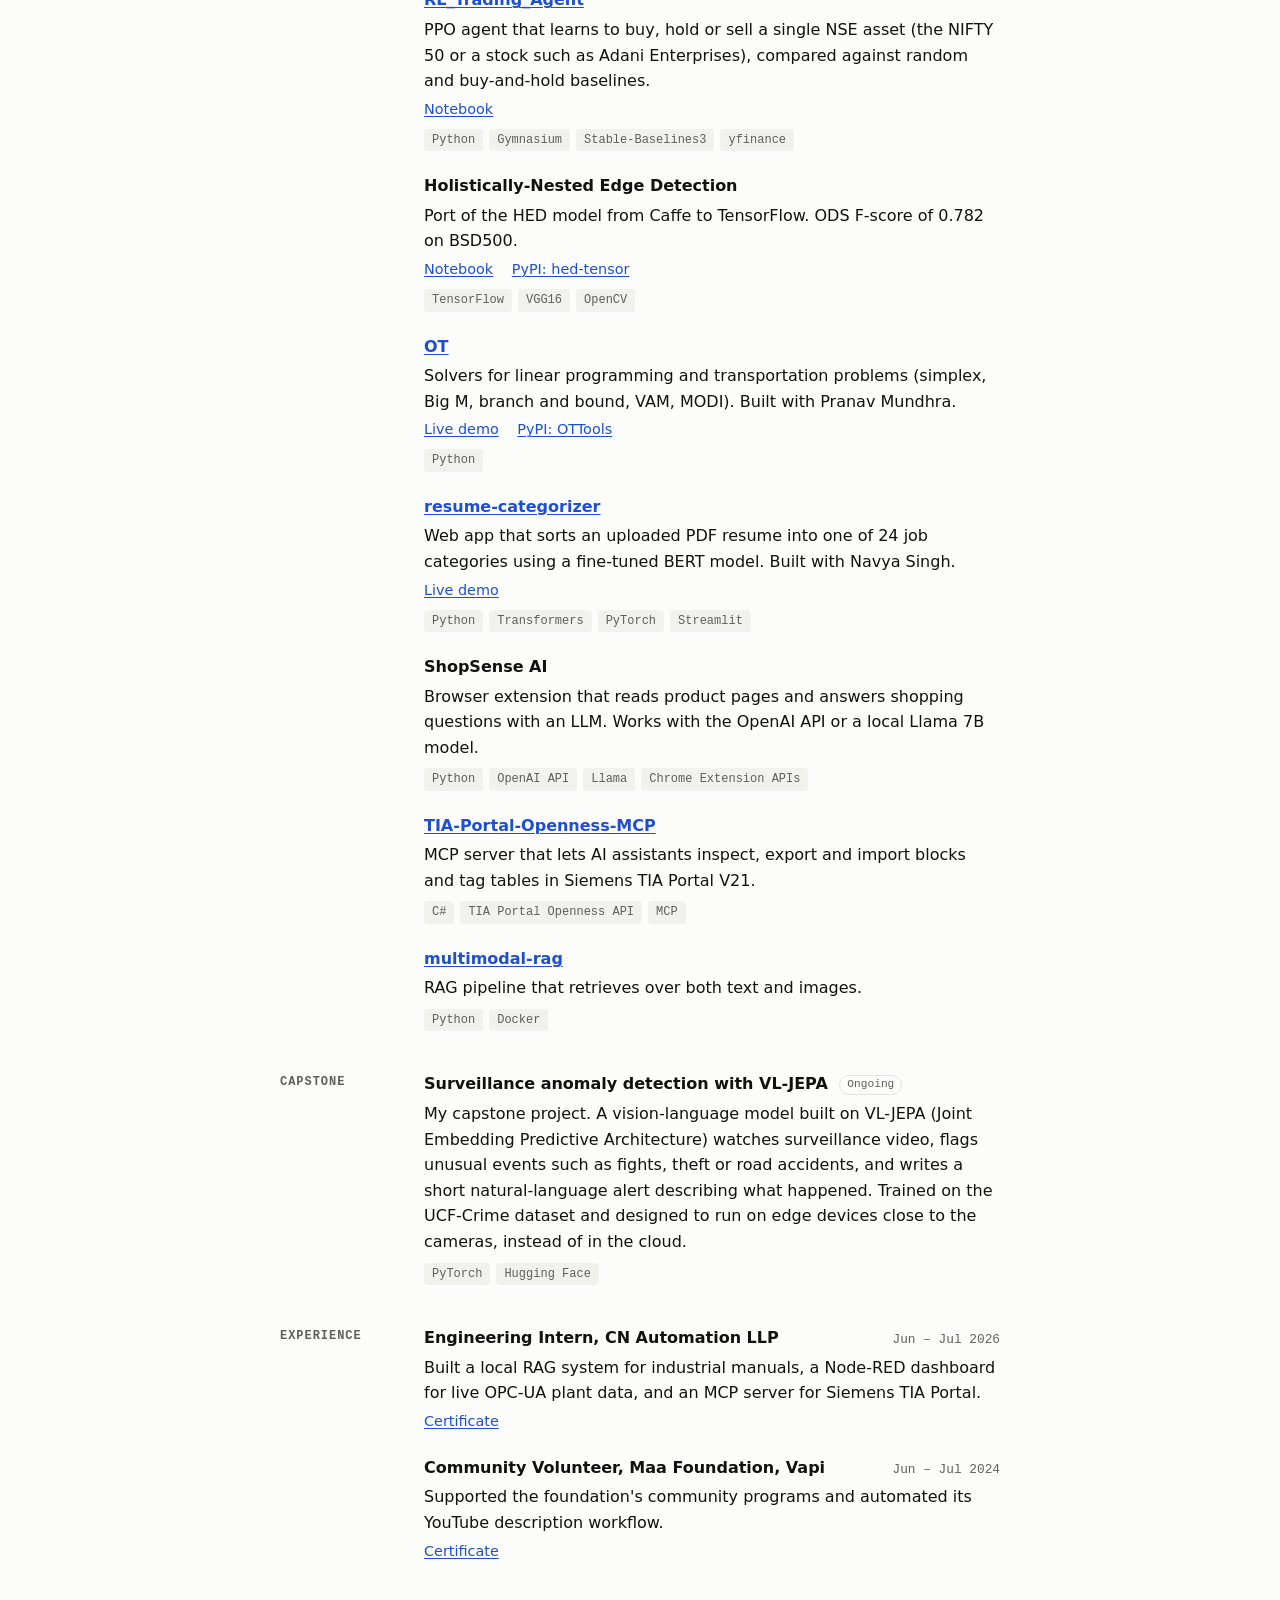
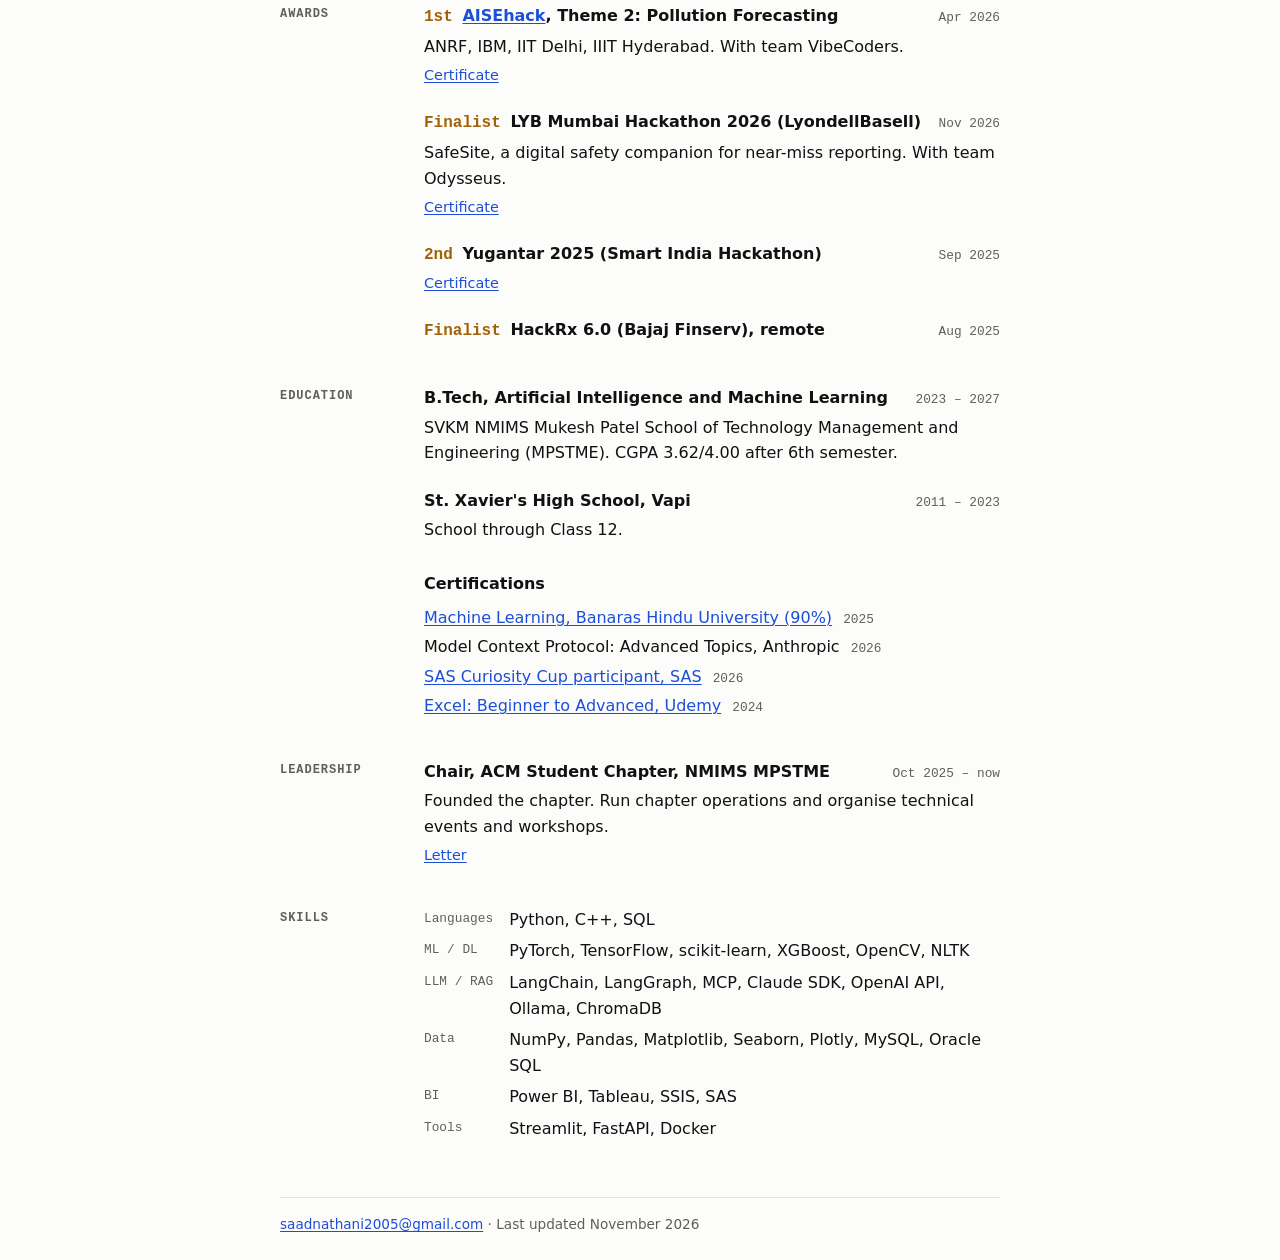
==== commit 558d3eba: "Describe the VL-JEPA capstone project more clearly Co-Authored-By: Claude Opus 5.5 <noreply@anthropi" ====
--- a/index.html
+++ b/index.html
@@ -148,7 +148,7 @@
 
 <article class="item">
   <h3>Surveillance anomaly detection with VL-JEPA <span class="badge muted">Ongoing</span></h3>
-  <p>Team capstone. Detects anomalies in surveillance video and writes natural-language alerts. Trained on UCF-Crime and designed for edge devices.</p>
+  <p>My capstone project. A vision-language model built on VL-JEPA (Joint Embedding Predictive Architecture) watches surveillance video, flags unusual events such as fights, theft or road accidents, and writes a short natural-language alert describing what happened. Trained on the UCF-Crime dataset and designed to run on edge devices close to the cameras, instead of in the cloud.</p>
   <ul class="tags"><li>PyTorch</li><li>Hugging Face</li></ul>
 </article>
 
